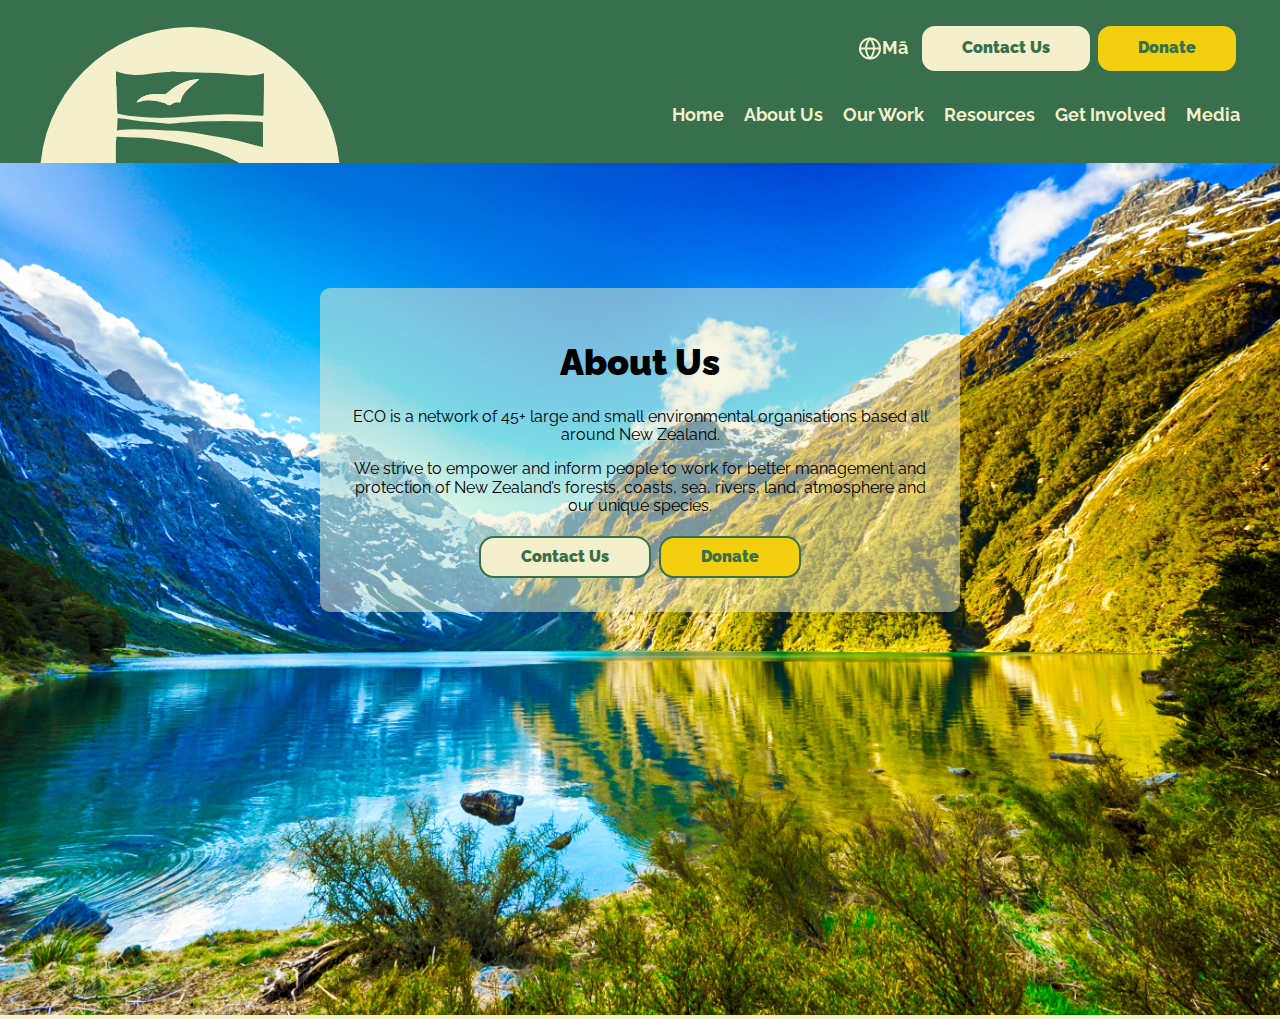
==== index.html @ 2216e885 "eco-website-1609" ====
<!DOCTYPE html>
<html lang="en">
<head>
    <meta charset="UTF-8">
    <meta http-equiv="X-UA-Compatible" content="IE=edge">
    <meta name="viewport" content="width=device-width, initial-scale=1.0">
    <title>ECO Website</title>
    <link rel="stylesheet" href="./stylesheet/reset.css">
    <link rel="stylesheet" href="./stylesheet/stylesheet.css">
    <link rel="preconnect" href="https://fonts.googleapis.com">
    <link rel="preconnect" href="https://fonts.gstatic.com" crossorigin>
    <link href="https://fonts.googleapis.com/css2?family=Cabin:ital,wght@0,400;0,500;0,600;0,700;1,400;1,500;1,600&family=Raleway:wght@600;700;800;900&display=swap" rel="stylesheet"> 
    <script src="./jquery-3.6.1.min.js"></script>
    <script>
        $(function(){
            $('#header-loader').load('header.html');
            $('#footer-loader').load('footer.html');
        });
    </script>
</head>
<body>
    <header id="header-loader"></header>
    <main>
        <div class="banner-section">
            <div class="hero-image-wrapper">
                <img src="./resources/hero-image.jpeg" alt="">
            </div>
            <div class="text-over-image">
                <h1>About Us</h1>
                <p>ECO is a network of 45+ large and small environmental organisations based all around New Zealand.</p>
                <p>We strive to empower and inform people to work for better management and protection of New Zealand’s forests, coasts, sea, rivers, land, atmosphere and our unique species.</p>
                <input class="btn" type="submit" value="Contact Us">
                <input class="btn donate-btn" type="submit" value="Donate">
            </div>
        </div>
    </main>
    <footer id="footer-loader"></footer>
    
</body>
</html>
---- stylesheet/stylesheet.css ----
body {
  background-color: rgb(243, 240, 203);
}

body h1 {
  font-family: "Raleway", sans-serif;
  font-weight: 900;
  font-size: 1em;
  color: rgb(243, 240, 203);
  font-size: 2.25em;
  color: black;
}
body h2 {
  font-family: "Raleway", sans-serif;
  font-weight: 900;
  font-size: 1em;
  color: rgb(243, 240, 203);
  font-size: 1.5em;
}
body p {
  font-family: "Raleway", sans-serif;
  font-weight: 900;
  font-size: 1em;
  color: rgb(243, 240, 203);
  color: black;
  font-weight: 400;
}

header {
  background-color: rgb(56, 111, 76);
  padding-bottom: 20px;
  padding-top: 20px;
}

.main-navigation {
  font-family: "Raleway", sans-serif;
  font-weight: 900;
  font-size: 1em;
  color: rgb(243, 240, 203);
  font-weight: 700;
  font-size: 18px;
}
.main-navigation ul {
  list-style-type: none;
}
.main-navigation a {
  color: rgb(243, 240, 203);
  text-decoration: none;
}

.secondary-nav p {
  font-family: "Raleway", sans-serif;
  font-weight: 900;
  font-size: 1em;
  color: rgb(243, 240, 203);
  font-weight: 700;
  font-size: 18px;
}

.secondary-nav {
  display: flex;
  justify-content: flex-end;
  margin: 0 40px;
  margin-bottom: 10px;
}
.secondary-nav .language {
  display: flex;
  padding-right: 10px;
}

.main-navigation {
  display: flex;
  justify-content: flex-end;
  position: relative;
}
.main-navigation .main-logo {
  position: absolute;
  left: 40px;
  top: -60px;
  max-width: 30vw;
}
.main-navigation .main-logo img {
  width: 100%;
  height: 100%;
}

.navigation-links {
  margin: 0 40px;
}
.navigation-links ul {
  display: flex;
}
.navigation-links li {
  margin-left: 20px;
}
.navigation-links a:hover {
  text-decoration: underline;
  color: rgb(242, 208, 15);
}
.navigation-links a:active {
  color: rgb(242, 208, 15);
}

.btn {
  background-color: rgb(243, 240, 203);
  font-family: "Raleway", sans-serif;
  font-weight: 900;
  font-size: 1em;
  color: rgb(243, 240, 203);
  padding: 10px 40px;
  border-radius: 15px;
  text-align: center;
  margin: 4px 2px;
  border-style: solid;
  border-color: rgb(56, 111, 76);
  color: rgb(56, 111, 76);
}

.donate-btn {
  background-color: rgb(242, 208, 15);
}

.btn:hover {
  background-color: rgb(56, 111, 76);
  color: rgb(243, 240, 203);
  cursor: pointer;
  border-color: rgb(243, 240, 203);
  border-width: 3px;
}

.hero-image-wrapper {
  max-height: 300px;
  position: relative;
}
.hero-image-wrapper img {
  height: 100%;
  width: 100%;
}

.text-over-image {
  position: absolute;
  background-color: rgba(243, 240, 203, 0.5);
  border-radius: 10px;
  top: 50%;
  left: 50%;
  text-align: center;
  height: clump(300px, 20vw, 400px);
  padding: 30px;
  transform: translate(-50%, -50%);
}/*# sourceMappingURL=stylesheet.css.map */
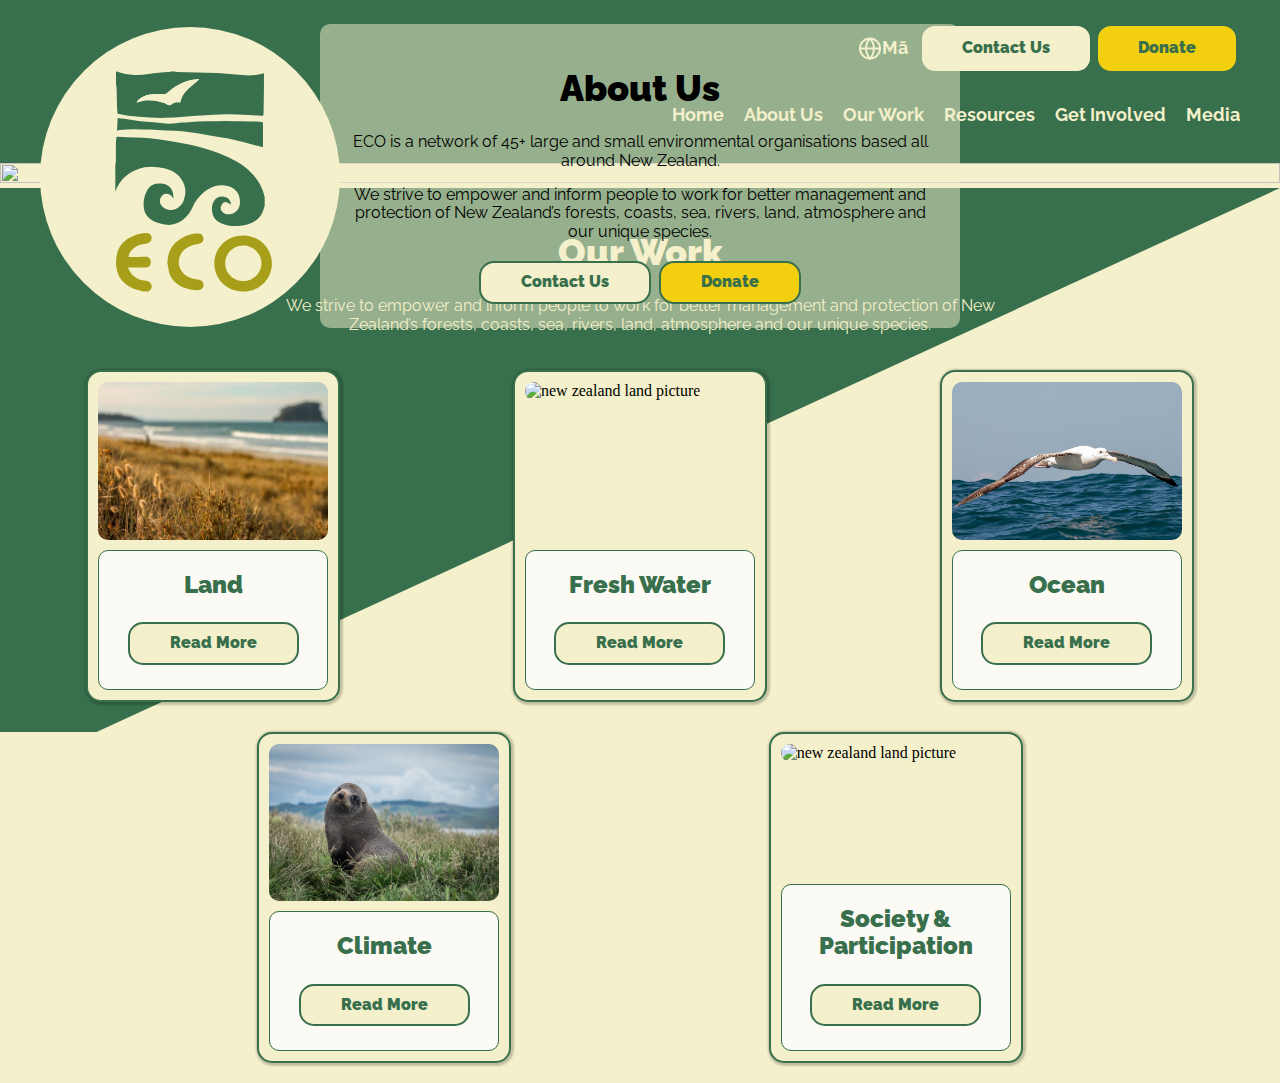
==== commit f6a74f28: "eco-website1909" ====
--- a/index.html
+++ b/index.html
@@ -11,6 +11,8 @@
     <link rel="preconnect" href="https://fonts.gstatic.com" crossorigin>
     <link href="https://fonts.googleapis.com/css2?family=Cabin:ital,wght@0,400;0,500;0,600;0,700;1,400;1,500;1,600&family=Raleway:wght@600;700;800;900&display=swap" rel="stylesheet"> 
     <script src="./jquery-3.6.1.min.js"></script>
+    <script src="https://kit.fontawesome.com/2a6941df41.js" crossorigin="anonymous"></script>
+
     <script>
         $(function(){
             $('#header-loader').load('header.html');
@@ -23,7 +25,7 @@
     <main>
         <div class="banner-section">
             <div class="hero-image-wrapper">
-                <img src="./resources/hero-image.jpeg" alt="">
+                <img src="./resources/hero-image2.jpeg" alt="">
             </div>
             <div class="text-over-image">
                 <h1>About Us</h1>
@@ -33,6 +35,84 @@
                 <input class="btn donate-btn" type="submit" value="Donate">
             </div>
         </div>
+
+        <div class="our-work">
+            <div class="our-work-text">
+                <h1>Our Work</h1>
+                <p>We strive to empower and inform people to work for better management and protection of New Zealand’s forests, coasts, sea, rivers, land, atmosphere and our unique species.</p>
+            </div>
+        
+
+            <div class="flex-container">
+                <div class="card">
+                    <div class="card-image-wrapper">
+                        <img src="/resources/land.jpeg" alt="new zealand land picture">
+                    </div>
+                    <div class="card-title">
+                        <h2>Land</h2>
+                        <div class="read-more">
+                            <i class="fa-solid fa-angles-right"></i>
+                            <input class="btn" type="submit" value="Read More">
+                        </div>
+                    </div>
+                </div>
+
+                <div class="card">
+                    <div class="card-image-wrapper">
+                        <img src="/resources/fresh-water.jpeg" alt="new zealand land picture">
+                    </div>
+                    <div class="card-title">
+                        <h2>Fresh Water</h2>
+                        <div class="read-more">
+                            <i class="fa-solid fa-angles-right"></i>
+                            <input class="btn" type="submit" value="Read More">
+                        </div>
+                    </div>
+                </div>
+
+                <div class="card">
+                    <div class="card-image-wrapper">
+                        <img src="/resources/ocean.jpeg" alt="new zealand land picture">
+                    </div>
+                    <div class="card-title">
+                        <h2>Ocean</h2>
+                        <div class="read-more">
+                            <i class="fa-solid fa-angles-right"></i>
+                            <input class="btn" type="submit" value="Read More">
+                        </div>
+                    </div>
+                </div>
+            </div>
+
+            <div class="flex-container2">
+                <div class="card">
+                    <div class="card-image-wrapper">
+                        <img src="/resources/climate.jpeg" alt="new zealand land picture">
+                    </div>
+                    <div class="card-title">
+                        <h2>Climate</h2>
+                        <div class="read-more">
+                            <i class="fa-solid fa-angles-right"></i>
+                            <input class="btn" type="submit" value="Read More">
+                        </div>
+                    </div>
+                </div>
+
+                <div class="card">
+                    <div class="card-image-wrapper">
+                        <img src="/resources/participation.jpeg" alt="new zealand land picture">
+                    </div>
+                    <div class="card-title">
+                        <h2>Society & Participation</h2>
+                        <div class="read-more">
+                            <i class="fa-solid fa-angles-right"></i>
+                            <input class="btn" type="submit" value="Read More">
+                        </div>
+                    </div>
+                </div>
+
+            </div>
+        </div>
     </main>
     <footer id="footer-loader"></footer>
     
--- a/stylesheet/stylesheet.css
+++ b/stylesheet/stylesheet.css
@@ -30,6 +30,7 @@
   background-color: rgb(56, 111, 76);
   padding-bottom: 20px;
   padding-top: 20px;
+  z-index: 1;
 }
 
 .main-navigation {
@@ -78,6 +79,7 @@
   left: 40px;
   top: -60px;
   max-width: 30vw;
+  z-index: 10;
 }
 .main-navigation .main-logo img {
   width: 100%;
@@ -128,9 +130,14 @@
   border-width: 3px;
 }
 
+.banner-section {
+  position: relative;
+}
+
 .hero-image-wrapper {
-  max-height: 300px;
-  position: relative;
+  max-height: 800px;
+  position: relative;
+  z-index: -1;
 }
 .hero-image-wrapper img {
   height: 100%;
@@ -144,7 +151,83 @@
   top: 50%;
   left: 50%;
   text-align: center;
-  height: clump(300px, 20vw, 400px);
-  padding: 30px;
+  padding: 20px;
   transform: translate(-50%, -50%);
+}
+
+.our-work {
+  background-color: rgb(56, 111, 76);
+  background-image: url("/resources/background-uneven.svg");
+  background-size: 100%;
+  background-repeat: no-repeat;
+  padding-bottom: 20px;
+}
+.our-work .our-work-text {
+  padding: 20px;
+}
+.our-work .our-work-text h1 {
+  color: rgb(243, 240, 203);
+  text-align: center;
+}
+.our-work .our-work-text p {
+  color: rgb(243, 240, 203);
+  max-width: 60%;
+  text-align: center;
+  margin-left: auto;
+  margin-right: auto;
+}
+
+.flex-container {
+  display: flex;
+  justify-content: space-around;
+}
+
+.flex-container2 {
+  display: flex;
+  justify-content: space-evenly;
+  margin-top: 30px;
+  background-color: rgb(243, 240, 203);
+}
+
+.card {
+  background-color: rgb(243, 240, 203);
+  border: 2px solid rgb(56, 111, 76);
+  width: 250px;
+  display: flex;
+  flex-direction: column;
+  border-radius: 15px;
+  overflow: hidden;
+  box-shadow: 1px 1px 2px 2px rgba(0, 0, 0, 0.2);
+}
+.card .card-image-wrapper {
+  flex: 1;
+  max-height: 200px;
+  margin-top: 10px;
+  margin-left: 10px;
+  margin-right: 10px;
+}
+.card .card-image-wrapper img {
+  width: 100%;
+  height: 100%;
+  -o-object-fit: cover;
+     object-fit: cover;
+  border-radius: 10px;
+}
+.card h2 {
+  color: rgb(56, 111, 76);
+}
+.card .card-title {
+  text-align: center;
+  margin: 10px;
+  background-color: rgb(251, 250, 244);
+  border: 1px solid rgb(56, 111, 76);
+  border-radius: 10px;
+}
+.card .read-more {
+  margin: 20px;
+  position: relative;
+}
+.card .read-more i {
+  position: absolute;
+  color: rgb(56, 111, 76);
 }/*# sourceMappingURL=stylesheet.css.map */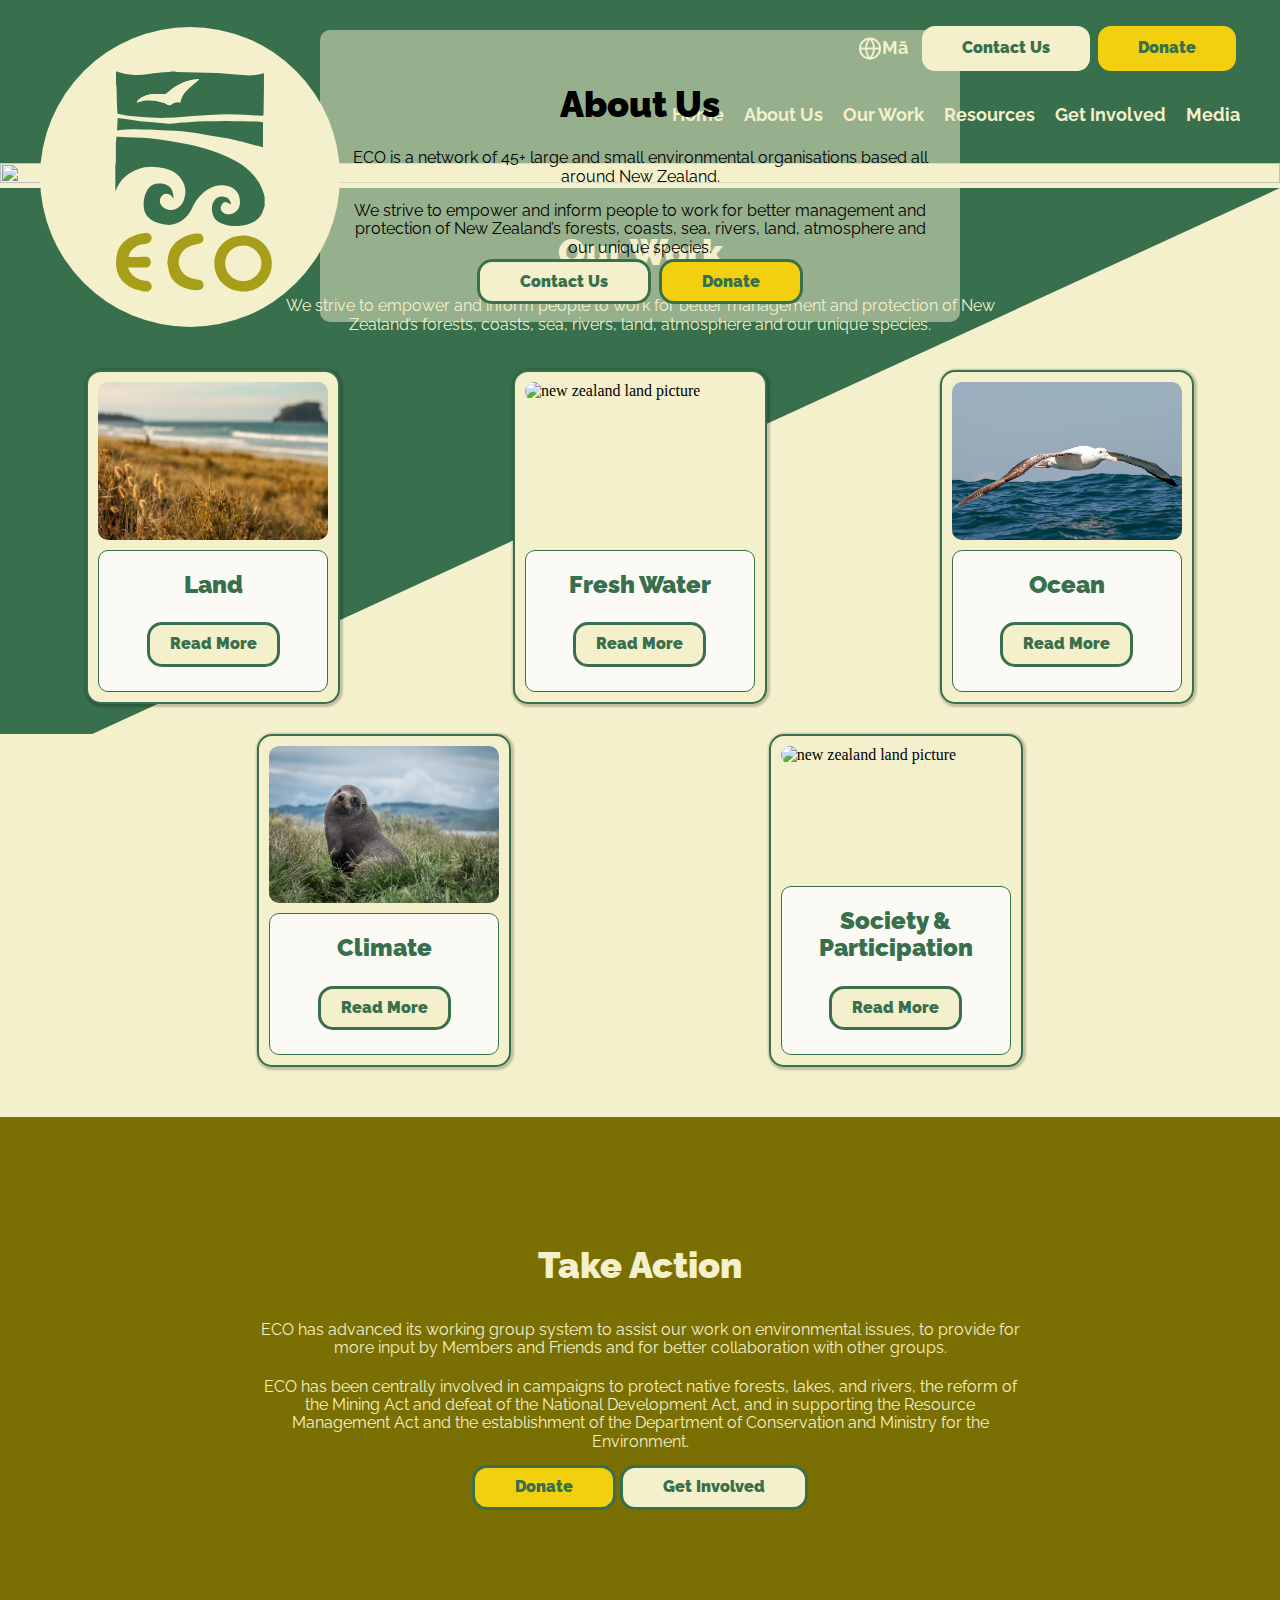
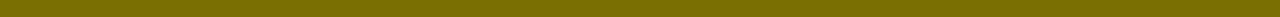
==== commit 94b29833: "eco-website2009" ====
--- a/index.html
+++ b/index.html
@@ -6,17 +6,17 @@
     <meta name="viewport" content="width=device-width, initial-scale=1.0">
     <title>ECO Website</title>
     <link rel="stylesheet" href="./stylesheet/reset.css">
-    <link rel="stylesheet" href="./stylesheet/stylesheet.css">
+    <link rel="stylesheet" href="./stylesheet/stylesheet-core.css">
     <link rel="preconnect" href="https://fonts.googleapis.com">
     <link rel="preconnect" href="https://fonts.gstatic.com" crossorigin>
     <link href="https://fonts.googleapis.com/css2?family=Cabin:ital,wght@0,400;0,500;0,600;0,700;1,400;1,500;1,600&family=Raleway:wght@600;700;800;900&display=swap" rel="stylesheet"> 
     <script src="./jquery-3.6.1.min.js"></script>
-    <script src="https://kit.fontawesome.com/2a6941df41.js" crossorigin="anonymous"></script>
-
+    <script src="https://kit.fontawesome.com/2a6941df41.js" crossorigin="anonymous"></script> 
     <script>
         $(function(){
             $('#header-loader').load('header.html');
             $('#footer-loader').load('footer.html');
+            $('#carousel-loader').load('carousel.html');
         });
     </script>
 </head>
@@ -31,8 +31,8 @@
                 <h1>About Us</h1>
                 <p>ECO is a network of 45+ large and small environmental organisations based all around New Zealand.</p>
                 <p>We strive to empower and inform people to work for better management and protection of New Zealand’s forests, coasts, sea, rivers, land, atmosphere and our unique species.</p>
-                <input class="btn" type="submit" value="Contact Us">
-                <input class="btn donate-btn" type="submit" value="Donate">
+                <span class="button-web">Contact Us</span>  
+                <span class="button-web donate-btn">Donate</span>  
             </div>
         </div>
 
@@ -51,8 +51,7 @@
                     <div class="card-title">
                         <h2>Land</h2>
                         <div class="read-more">
-                            <i class="fa-solid fa-angles-right"></i>
-                            <input class="btn" type="submit" value="Read More">
+                            <span class="button-web">Read More<i class="fa-solid fa-angles-right"></i></span>  
                         </div>
                     </div>
                 </div>
@@ -64,8 +63,7 @@
                     <div class="card-title">
                         <h2>Fresh Water</h2>
                         <div class="read-more">
-                            <i class="fa-solid fa-angles-right"></i>
-                            <input class="btn" type="submit" value="Read More">
+                            <span class="button-web">Read More<i class="fa-solid fa-angles-right"></i></span>  
                         </div>
                     </div>
                 </div>
@@ -77,8 +75,7 @@
                     <div class="card-title">
                         <h2>Ocean</h2>
                         <div class="read-more">
-                            <i class="fa-solid fa-angles-right"></i>
-                            <input class="btn" type="submit" value="Read More">
+                            <span class="button-web">Read More<i class="fa-solid fa-angles-right"></i></span>  
                         </div>
                     </div>
                 </div>
@@ -92,8 +89,7 @@
                     <div class="card-title">
                         <h2>Climate</h2>
                         <div class="read-more">
-                            <i class="fa-solid fa-angles-right"></i>
-                            <input class="btn" type="submit" value="Read More">
+                            <span class="button-web">Read More<i class="fa-solid fa-angles-right"></i></span>  
                         </div>
                     </div>
                 </div>
@@ -105,13 +101,27 @@
                     <div class="card-title">
                         <h2>Society & Participation</h2>
                         <div class="read-more">
-                            <i class="fa-solid fa-angles-right"></i>
-                            <input class="btn" type="submit" value="Read More">
+                            <span class="button-web">Read More<i class="fa-solid fa-angles-right"></i></span>   
                         </div>
                     </div>
                 </div>
+            </div>
+        </div>
 
+        <div class="take-action">
+            <h1>Take Action</h1>
+            <p>ECO has advanced its working group system to assist our work on environmental issues, to provide for more input by Members and Friends and for better collaboration with other groups.</p>
+            <p>ECO has been centrally involved in campaigns to protect native forests, lakes, and rivers, the reform of the Mining Act and defeat of the National Development Act, and in supporting the Resource Management Act and the establishment of the Department of Conservation and Ministry for the Environment.</p>
+            <div class="center-buttons">
+                <span class="button-web donate-btn">Donate</span>  
+                <span class="button-web">Get Involved</span>  
             </div>
+        </div>
+
+        <!-- <div id="carousel-loader"> -->
+
+        
+
         </div>
     </main>
     <footer id="footer-loader"></footer>
--- a/stylesheet/stylesheet-core.css
+++ b/stylesheet/stylesheet-core.css
@@ -0,0 +1,255 @@
+body {
+  background-color: rgb(243, 240, 203);
+}
+
+body h1 {
+  font-family: "Raleway", sans-serif;
+  font-weight: 900;
+  font-size: 1em;
+  color: rgb(243, 240, 203);
+  font-size: 2.25em;
+  color: black;
+}
+body h2 {
+  font-family: "Raleway", sans-serif;
+  font-weight: 900;
+  font-size: 1em;
+  color: rgb(243, 240, 203);
+  font-size: 1.5em;
+}
+body p {
+  font-family: "Raleway", sans-serif;
+  font-weight: 900;
+  font-size: 1em;
+  color: rgb(243, 240, 203);
+  color: black;
+  font-weight: 400;
+}
+
+header {
+  background-color: rgb(56, 111, 76);
+  padding-bottom: 20px;
+  padding-top: 20px;
+  z-index: 1;
+}
+
+.main-navigation {
+  font-family: "Raleway", sans-serif;
+  font-weight: 900;
+  font-size: 1em;
+  color: rgb(243, 240, 203);
+  font-weight: 700;
+  font-size: 18px;
+}
+.main-navigation ul {
+  list-style-type: none;
+}
+.main-navigation a {
+  color: rgb(243, 240, 203);
+  text-decoration: none;
+}
+
+.secondary-nav p {
+  font-family: "Raleway", sans-serif;
+  font-weight: 900;
+  font-size: 1em;
+  color: rgb(243, 240, 203);
+  font-weight: 700;
+  font-size: 18px;
+}
+
+.secondary-nav {
+  display: flex;
+  justify-content: flex-end;
+  margin: 0 40px;
+  margin-bottom: 10px;
+}
+.secondary-nav .language {
+  display: flex;
+  padding-right: 10px;
+}
+
+.main-navigation {
+  display: flex;
+  justify-content: flex-end;
+  position: relative;
+}
+.main-navigation .main-logo {
+  position: absolute;
+  left: 40px;
+  top: -60px;
+  max-width: 30vw;
+  z-index: 10;
+}
+.main-navigation .main-logo img {
+  width: 100%;
+  height: 100%;
+}
+
+.navigation-links {
+  margin: 0 40px;
+}
+.navigation-links ul {
+  display: flex;
+}
+.navigation-links li {
+  margin-left: 20px;
+}
+.navigation-links a:hover {
+  text-decoration: underline;
+  color: rgb(242, 208, 15);
+}
+.navigation-links a:active {
+  color: rgb(242, 208, 15);
+}
+
+.button-web {
+  background-color: rgb(243, 240, 203);
+  font-family: "Raleway", sans-serif;
+  font-weight: 900;
+  font-size: 1em;
+  color: rgb(243, 240, 203);
+  padding: 10px 40px;
+  border-radius: 15px;
+  text-align: center;
+  margin: 4px 2px;
+  border-style: solid;
+  border-color: rgb(56, 111, 76);
+  color: rgb(56, 111, 76);
+}
+
+.donate-btn {
+  background-color: rgb(242, 208, 15);
+}
+
+.button-web:hover {
+  background-color: rgb(56, 111, 76);
+  color: rgb(243, 240, 203);
+  cursor: pointer;
+  border-color: rgb(243, 240, 203);
+  border-width: 3px;
+}
+
+.banner-section {
+  position: relative;
+}
+
+.hero-image-wrapper {
+  max-height: 800px;
+  position: relative;
+  z-index: -1;
+}
+.hero-image-wrapper img {
+  height: 100%;
+  width: 100%;
+}
+
+.text-over-image {
+  position: absolute;
+  background-color: rgba(243, 240, 203, 0.5);
+  border-radius: 10px;
+  top: 50%;
+  left: 50%;
+  text-align: center;
+  padding: 30px;
+  transform: translate(-50%, -50%);
+}
+
+.our-work {
+  background-color: rgb(56, 111, 76);
+  background-image: url("/resources/background-uneven.svg");
+  background-size: 100%;
+  background-repeat: no-repeat;
+  padding-bottom: 20px;
+}
+.our-work .our-work-text {
+  padding: 20px;
+}
+.our-work .our-work-text h1 {
+  color: rgb(243, 240, 203);
+  text-align: center;
+}
+.our-work .our-work-text p {
+  color: rgb(243, 240, 203);
+  max-width: 60%;
+  text-align: center;
+  margin-left: auto;
+  margin-right: auto;
+}
+
+.flex-container {
+  display: flex;
+  justify-content: space-around;
+}
+
+.flex-container2 {
+  display: flex;
+  justify-content: space-evenly;
+  margin-top: 30px;
+  margin-bottom: 30px;
+  background-color: rgb(243, 240, 203);
+}
+
+.card {
+  background-color: rgb(243, 240, 203);
+  border: 2px solid rgb(56, 111, 76);
+  width: 250px;
+  display: flex;
+  flex-direction: column;
+  border-radius: 15px;
+  overflow: hidden;
+  box-shadow: 1px 1px 2px 2px rgba(0, 0, 0, 0.2);
+}
+.card .card-image-wrapper {
+  flex: 1;
+  max-height: 200px;
+  margin-top: 10px;
+  margin-left: 10px;
+  margin-right: 10px;
+}
+.card .card-image-wrapper img {
+  width: 100%;
+  height: 100%;
+  -o-object-fit: cover;
+     object-fit: cover;
+  border-radius: 10px;
+}
+.card h2 {
+  color: rgb(56, 111, 76);
+}
+.card .card-title {
+  text-align: center;
+  margin: 10px;
+  background-color: rgb(251, 250, 244);
+  border: 1px solid rgb(56, 111, 76);
+  border-radius: 10px;
+}
+.card .read-more {
+  display: flex;
+  margin: 20px;
+  align-items: center;
+  justify-content: center;
+}
+.card .read-more span {
+  padding: 10px 20px;
+}
+
+.take-action {
+  display: flex;
+  flex-direction: column;
+  justify-content: center;
+  background-color: rgb(122, 111, 2);
+  min-height: 500px;
+}
+.take-action h1, .take-action p {
+  color: rgb(243, 240, 203);
+  text-align: center;
+}
+.take-action p {
+  max-width: 60%;
+  margin: 10px auto;
+}
+.take-action .center-buttons {
+  display: flex;
+  justify-content: center;
+}/*# sourceMappingURL=stylesheet-core.css.map */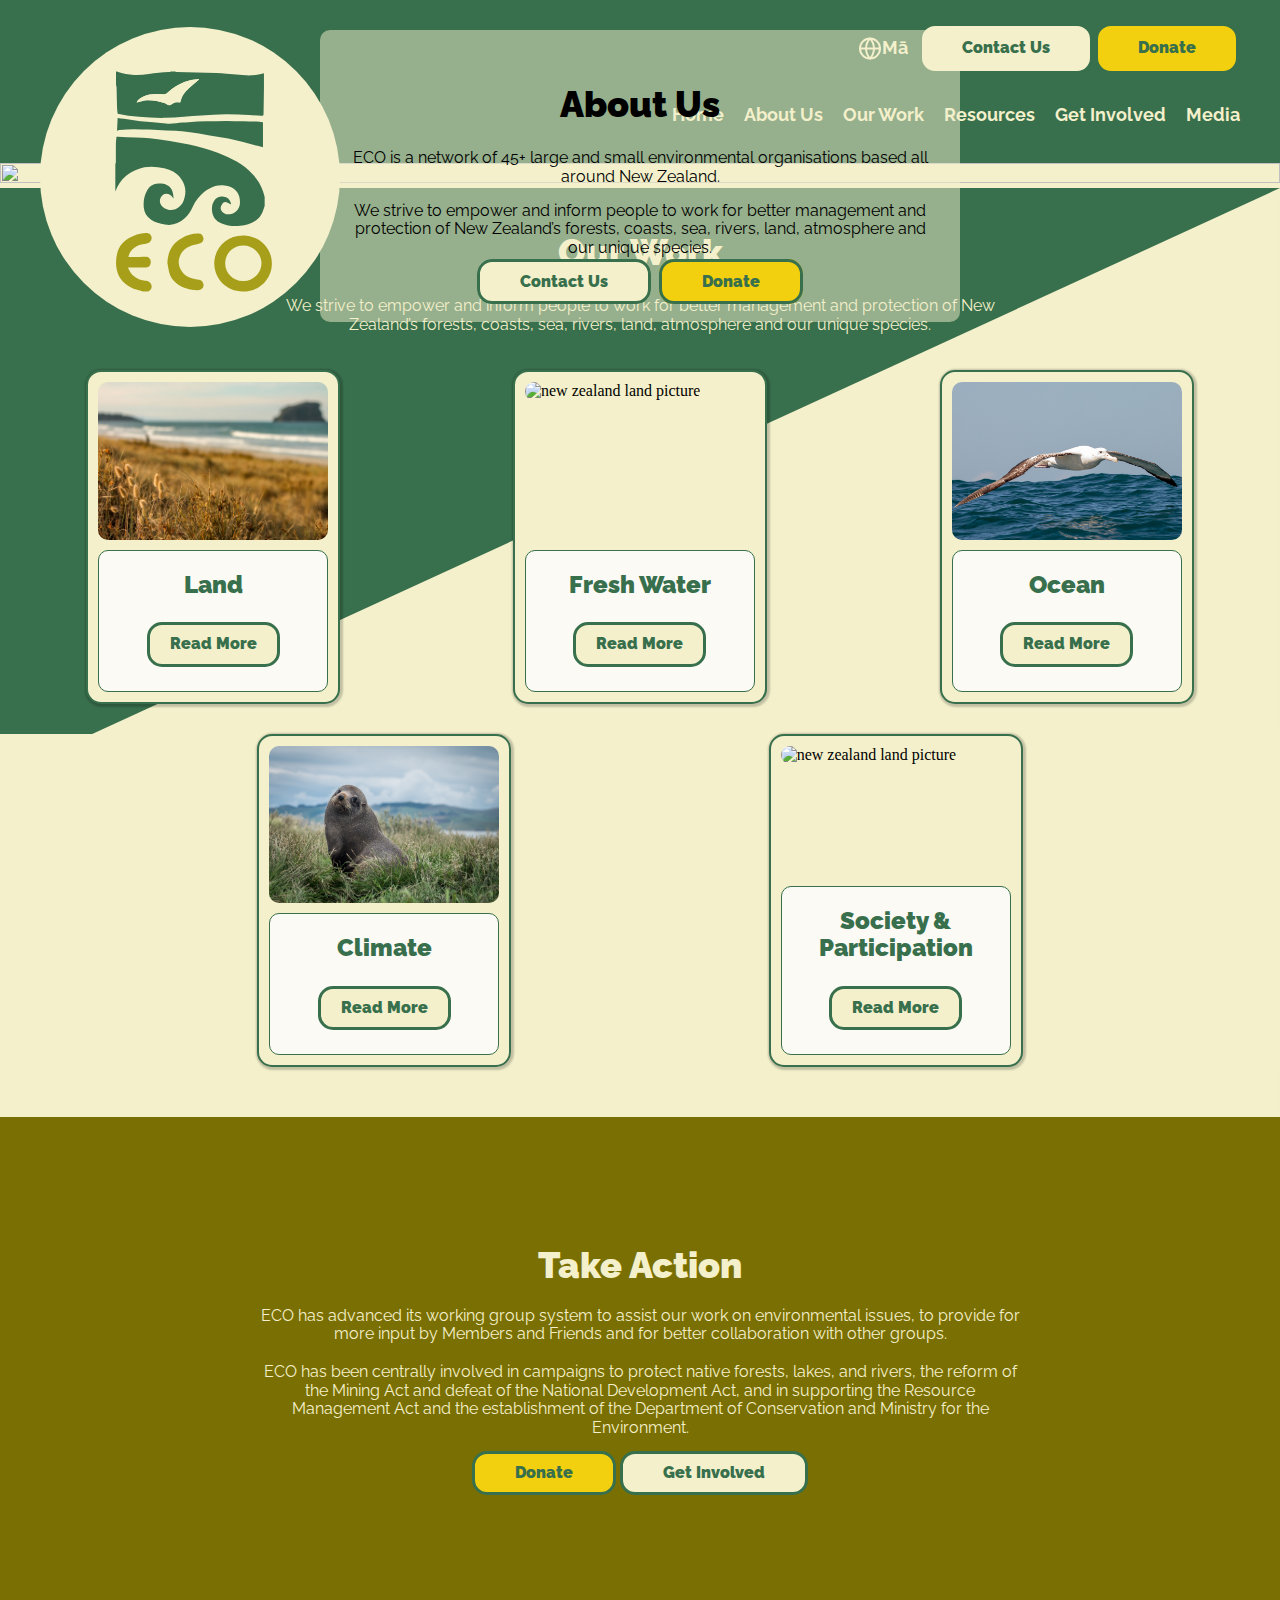
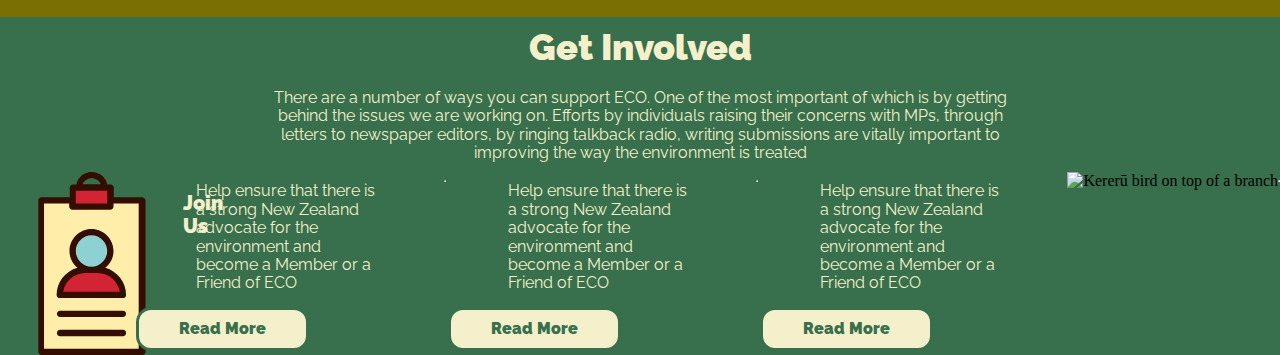
==== commit 95d42f90: "eco-website2009v.2" ====
--- a/index.html
+++ b/index.html
@@ -119,10 +119,37 @@
         </div>
 
         <!-- <div id="carousel-loader"> -->
-
         
-
+        <div class="get-involved-wrapper">
+            <h1>Get Involved</h1>
+            <p>There are a number of ways you can support ECO. One of the most important of which is by getting behind the issues we are working on. Efforts by individuals raising their concerns with MPs, through letters to newspaper editors, by ringing talkback radio, writing submissions are vitally important to improving the way the environment is treated</p>
+            <div class="get-involved-options">
+                <div class="icon-wrapper">
+                    <img src="/resources/join-us.svg" alt="join-us-icon">
+                    <h3>Join Us</h3>
+                </div>
+                <div class="get-involved-flex">
+                    <p>Help ensure that there is a strong New Zealand advocate for the environment and become a Member or a Friend of ECO</p>
+                    <span class="button-web">Read More<i class="fa-solid fa-angles-right"></i></span> 
+                </div>
+                <hr>
+                <div class="get-involved-flex">
+                    <p>Help ensure that there is a strong New Zealand advocate for the environment and become a Member or a Friend of ECO</p>
+                    <span class="button-web">Read More<i class="fa-solid fa-angles-right"></i></span> 
+                </div>
+                <hr>
+                <div class="get-involved-flex">
+                    <p>Help ensure that there is a strong New Zealand advocate for the environment and become a Member or a Friend of ECO</p>
+                    <span class="button-web">Read More<i class="fa-solid fa-angles-right"></i></span> 
+                </div>
+                <div class="image-wrapper">
+                    <img src="/resources/get-involved-picture.jpeg" alt="Kererū bird on top of a branch">
+                </div>
+                <hr>
+                
+            </div>
         </div>
+      
     </main>
     <footer id="footer-loader"></footer>
     
--- a/stylesheet/stylesheet-core.css
+++ b/stylesheet/stylesheet-core.css
@@ -16,6 +16,13 @@
   font-size: 1em;
   color: rgb(243, 240, 203);
   font-size: 1.5em;
+}
+body h3 {
+  font-family: "Raleway", sans-serif;
+  font-weight: 900;
+  font-size: 1em;
+  color: rgb(243, 240, 203);
+  font-size: 1.25em;
 }
 body p {
   font-family: "Raleway", sans-serif;
@@ -244,12 +251,51 @@
 .take-action h1, .take-action p {
   color: rgb(243, 240, 203);
   text-align: center;
-}
-.take-action p {
   max-width: 60%;
   margin: 10px auto;
 }
 .take-action .center-buttons {
   display: flex;
   justify-content: center;
+}
+
+.get-involved-wrapper {
+  background-color: rgb(56, 111, 76);
+  display: flex;
+  flex-direction: column;
+  justify-content: center;
+}
+.get-involved-wrapper h1, .get-involved-wrapper p {
+  color: rgb(243, 240, 203);
+  text-align: center;
+  max-width: 60%;
+  margin: 10px auto;
+}
+.get-involved-wrapper .icon-wrapper {
+  display: flex;
+}
+.get-involved-wrapper .get-involved-options {
+  display: flex;
+}
+.get-involved-wrapper .get-involved-options .get-involved-flex {
+  display: flex;
+  flex-direction: column;
+  flex: 1;
+}
+.get-involved-wrapper .get-involved-options .get-involved-flex p {
+  text-align: left;
+}
+.get-involved-wrapper .get-involved-options .get-involved-flex .button-web {
+  max-width: -webkit-fit-content;
+  max-width: -moz-fit-content;
+  max-width: fit-content;
+}
+.get-involved-wrapper .get-involved-options .get-involved-flex .image-wrapper {
+  max-height: 400px;
+}
+.get-involved-wrapper .get-involved-options .get-involved-flex .image-wrapper img {
+  height: 100%;
+  width: 100%;
+  -o-object-fit: cover;
+     object-fit: cover;
 }/*# sourceMappingURL=stylesheet-core.css.map */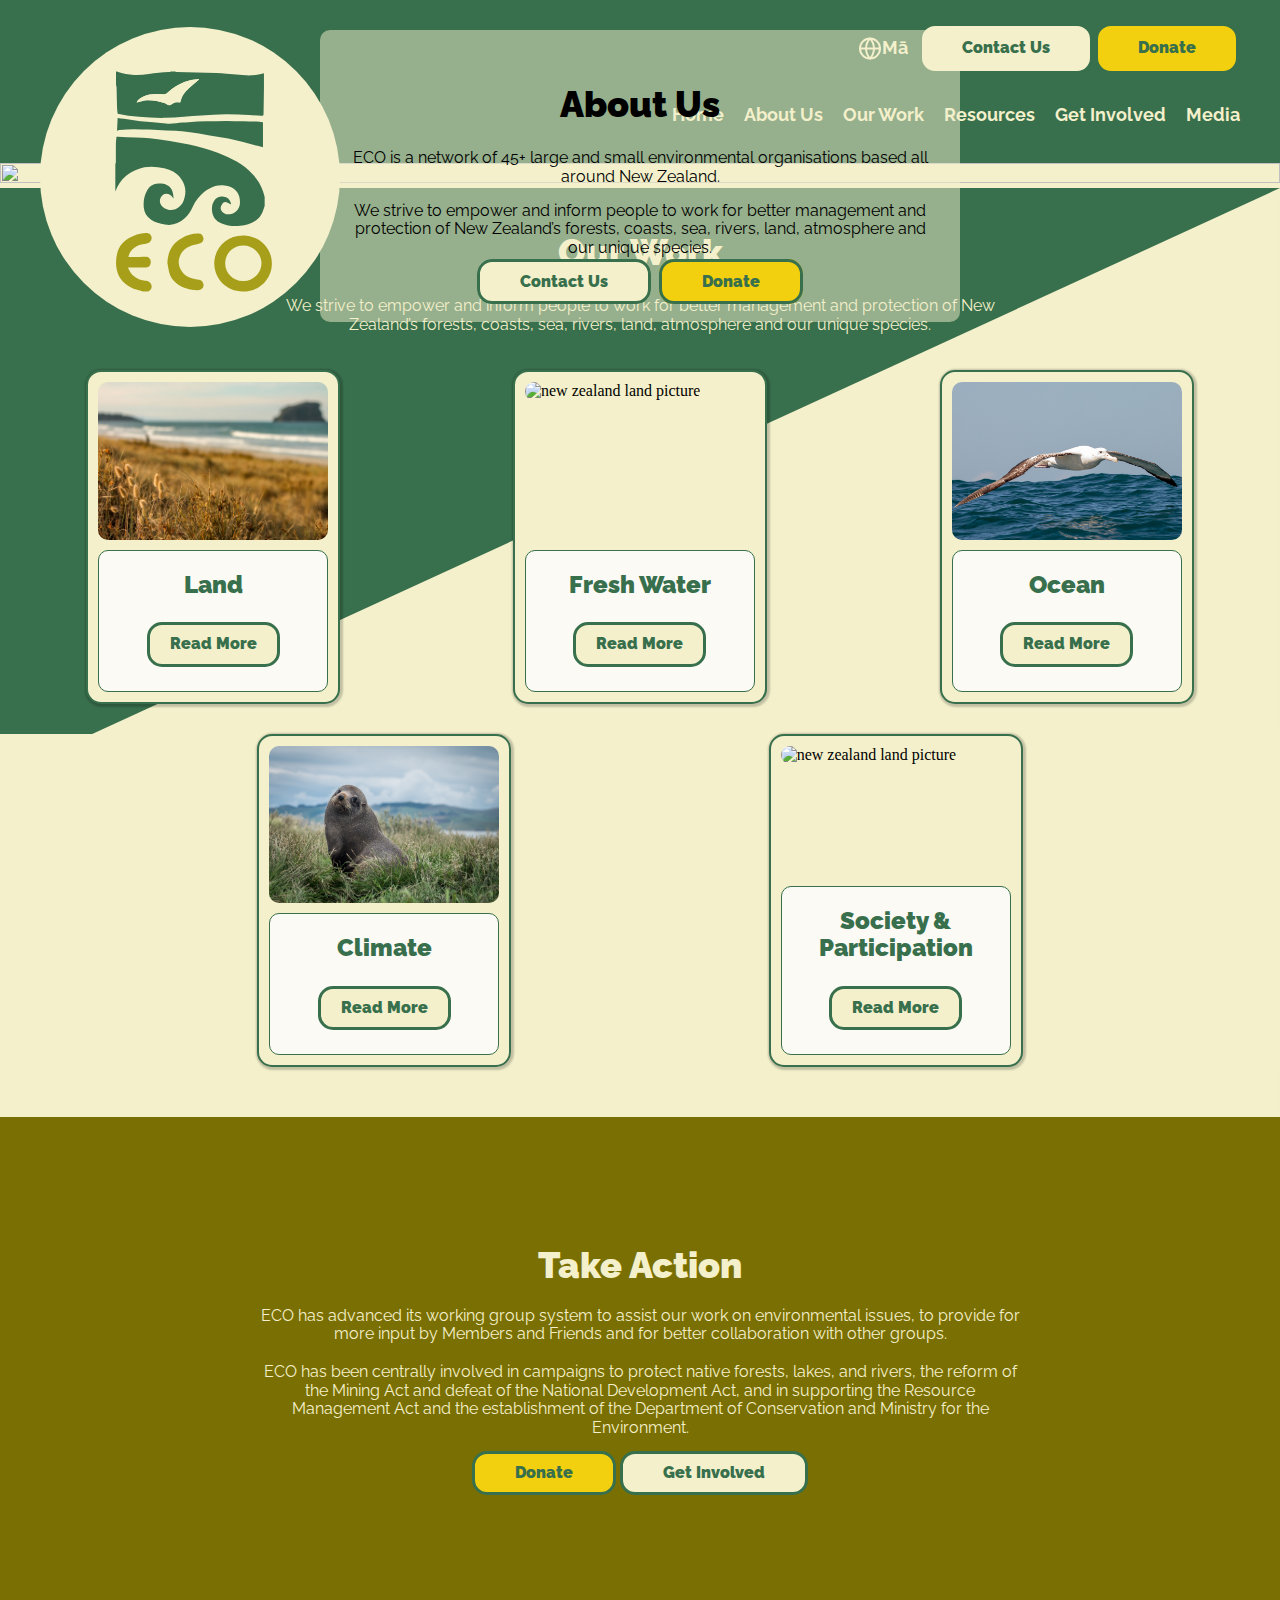
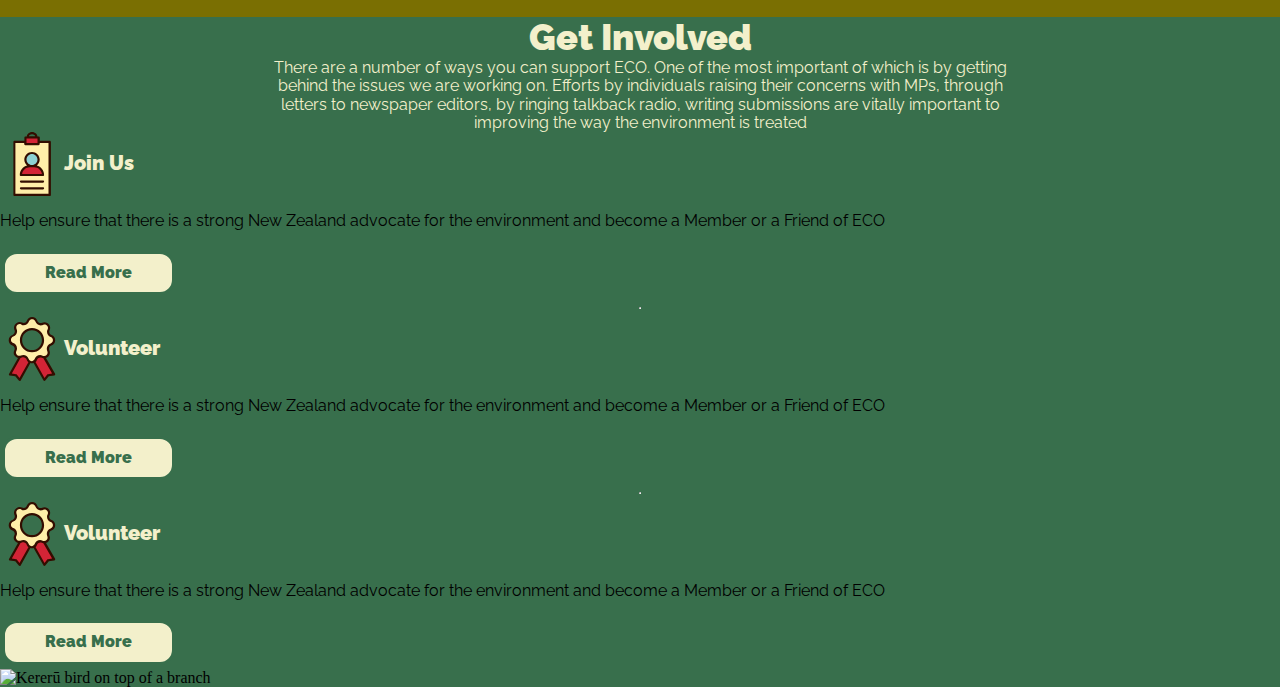
==== commit 6a5d6709: "eco-website2109" ====
--- a/index.html
+++ b/index.html
@@ -22,7 +22,7 @@
 </head>
 <body>
     <header id="header-loader"></header>
-    <main>
+    <div>
         <div class="banner-section">
             <div class="hero-image-wrapper">
                 <img src="./resources/hero-image2.jpeg" alt="">
@@ -119,37 +119,56 @@
         </div>
 
         <!-- <div id="carousel-loader"> -->
-        
-        <div class="get-involved-wrapper">
-            <h1>Get Involved</h1>
-            <p>There are a number of ways you can support ECO. One of the most important of which is by getting behind the issues we are working on. Efforts by individuals raising their concerns with MPs, through letters to newspaper editors, by ringing talkback radio, writing submissions are vitally important to improving the way the environment is treated</p>
-            <div class="get-involved-options">
-                <div class="icon-wrapper">
-                    <img src="/resources/join-us.svg" alt="join-us-icon">
-                    <h3>Join Us</h3>
+        <div class="get-involved">
+            <div class="get-involved-text">
+                <h1>Get Involved</h1>
+                <p>There are a number of ways you can support ECO. One of the most important of which is by getting behind the issues we are working on. Efforts by individuals raising their concerns with MPs, through letters to newspaper editors, by ringing talkback radio, writing submissions are vitally important to improving the way the environment is treated</p>
+            </div>
+            <div class="get-involved-wrapper">
+                <div class="get-involved-options">
+                    <div>
+                        <div class="icon-wrapper">
+                            <img src="/resources/join-us.svg" alt="join-us-icon">
+                            <h3>Join Us</h3>
+                        </div>
+                        <div class="get-involved-flex">
+                            <p>Help ensure that there is a strong New Zealand advocate for the environment and become a Member or a Friend of ECO</p>
+                            <span class="button-web">Read More<i class="fa-solid fa-angles-right"></i></span> 
+                        </div>
+                    </div>
+                    
+                    <hr>
+
+                    <div>
+                        <div class="icon-wrapper">
+                            <img src="/resources/volunteer.svg" alt="join-us-icon">
+                            <h3>Volunteer</h3>
+                        </div>
+                        <div class="get-involved-flex">
+                            <p>Help ensure that there is a strong New Zealand advocate for the environment and become a Member or a Friend of ECO</p>
+                            <span class="button-web">Read More<i class="fa-solid fa-angles-right"></i></span> 
+                        </div>
+                    </div>
+                    
+                    <hr>
+
+                    <div>
+                        <div class="icon-wrapper">
+                            <img src="/resources/volunteer.svg" alt="join-us-icon">
+                            <h3>Volunteer</h3>
+                        </div>
+                        <div class="get-involved-flex">
+                            <p>Help ensure that there is a strong New Zealand advocate for the environment and become a Member or a Friend of ECO</p>
+                            <span class="button-web">Read More<i class="fa-solid fa-angles-right"></i></span> 
+                        </div>
+                    </div>
                 </div>
-                <div class="get-involved-flex">
-                    <p>Help ensure that there is a strong New Zealand advocate for the environment and become a Member or a Friend of ECO</p>
-                    <span class="button-web">Read More<i class="fa-solid fa-angles-right"></i></span> 
-                </div>
-                <hr>
-                <div class="get-involved-flex">
-                    <p>Help ensure that there is a strong New Zealand advocate for the environment and become a Member or a Friend of ECO</p>
-                    <span class="button-web">Read More<i class="fa-solid fa-angles-right"></i></span> 
-                </div>
-                <hr>
-                <div class="get-involved-flex">
-                    <p>Help ensure that there is a strong New Zealand advocate for the environment and become a Member or a Friend of ECO</p>
-                    <span class="button-web">Read More<i class="fa-solid fa-angles-right"></i></span> 
-                </div>
+
                 <div class="image-wrapper">
                     <img src="/resources/get-involved-picture.jpeg" alt="Kererū bird on top of a branch">
                 </div>
-                <hr>
-                
             </div>
         </div>
-      
     </main>
     <footer id="footer-loader"></footer>
     
--- a/stylesheet/stylesheet-core.css
+++ b/stylesheet/stylesheet-core.css
@@ -259,23 +259,26 @@
   justify-content: center;
 }
 
+.get-involved {
+  background-color: rgb(56, 111, 76);
+}
+
+.get-involved-text h1, .get-involved-text p {
+  color: rgb(243, 240, 203);
+  text-align: center;
+  max-width: 60%;
+  margin: 0 auto;
+}
+
 .get-involved-wrapper {
-  background-color: rgb(56, 111, 76);
+  justify-content: center;
+}
+.get-involved-wrapper .icon-wrapper {
+  display: flex;
+}
+.get-involved-wrapper .get-involved-options {
   display: flex;
   flex-direction: column;
-  justify-content: center;
-}
-.get-involved-wrapper h1, .get-involved-wrapper p {
-  color: rgb(243, 240, 203);
-  text-align: center;
-  max-width: 60%;
-  margin: 10px auto;
-}
-.get-involved-wrapper .icon-wrapper {
-  display: flex;
-}
-.get-involved-wrapper .get-involved-options {
-  display: flex;
 }
 .get-involved-wrapper .get-involved-options .get-involved-flex {
   display: flex;
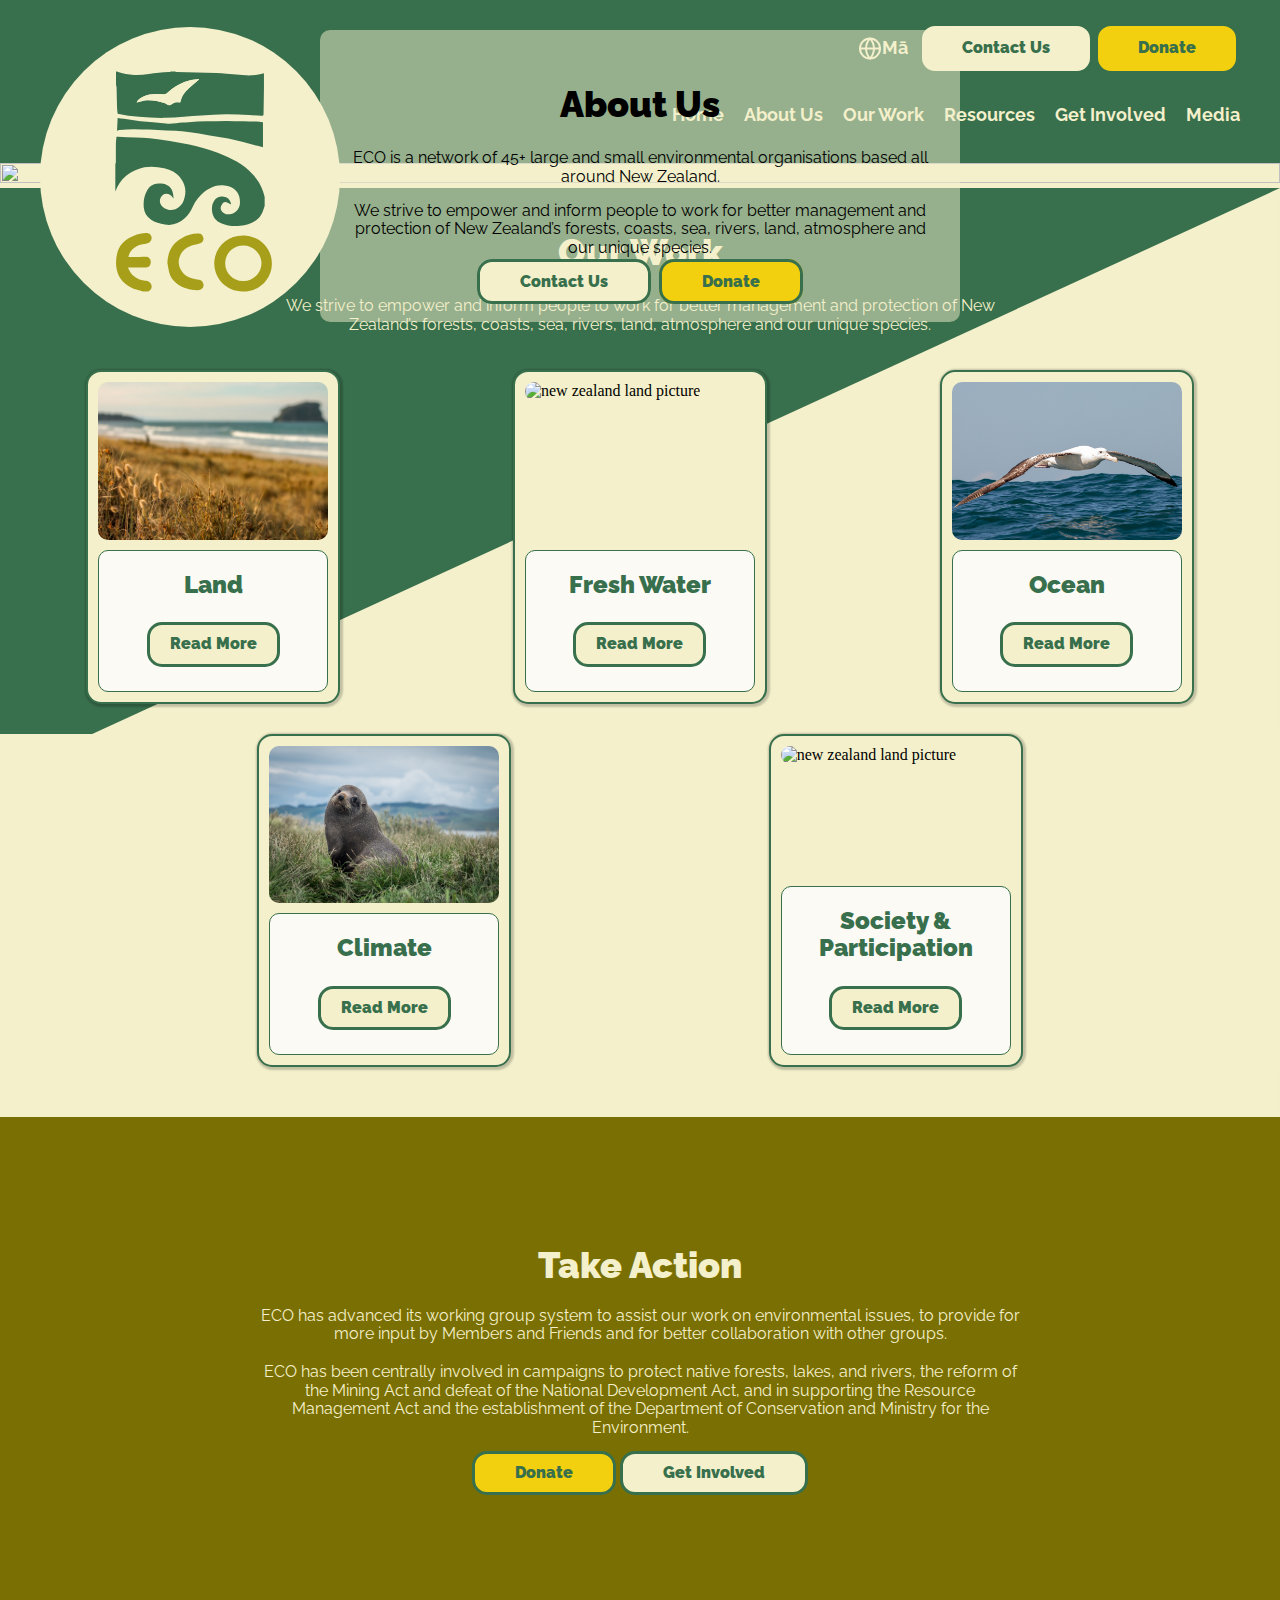
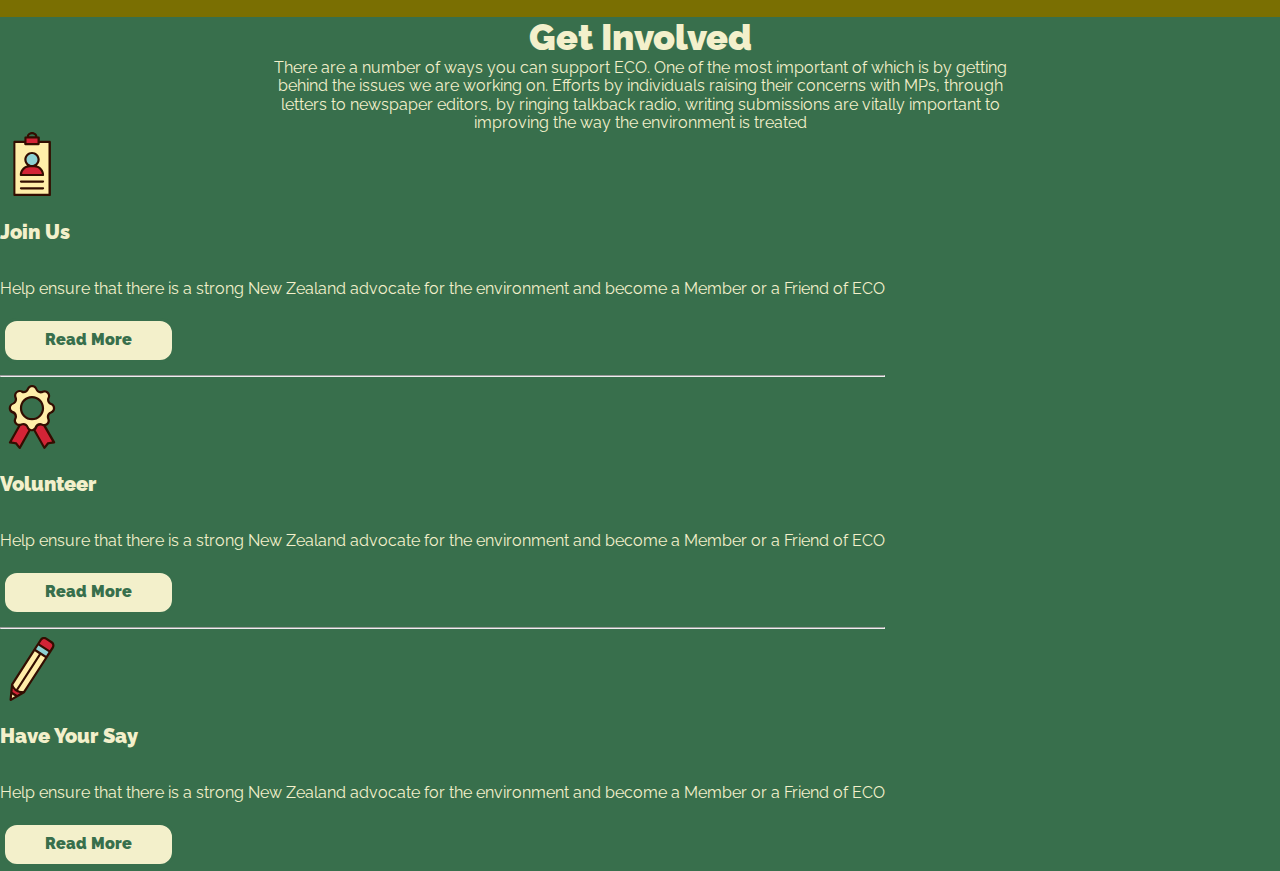
==== commit b1e2c7b1: "eco-website2109v.2" ====
--- a/index.html
+++ b/index.html
@@ -124,6 +124,7 @@
                 <h1>Get Involved</h1>
                 <p>There are a number of ways you can support ECO. One of the most important of which is by getting behind the issues we are working on. Efforts by individuals raising their concerns with MPs, through letters to newspaper editors, by ringing talkback radio, writing submissions are vitally important to improving the way the environment is treated</p>
             </div>
+
             <div class="get-involved-wrapper">
                 <div class="get-involved-options">
                     <div>
@@ -135,10 +136,9 @@
                             <p>Help ensure that there is a strong New Zealand advocate for the environment and become a Member or a Friend of ECO</p>
                             <span class="button-web">Read More<i class="fa-solid fa-angles-right"></i></span> 
                         </div>
+                        <hr>
                     </div>
                     
-                    <hr>
-
                     <div>
                         <div class="icon-wrapper">
                             <img src="/resources/volunteer.svg" alt="join-us-icon">
@@ -148,14 +148,13 @@
                             <p>Help ensure that there is a strong New Zealand advocate for the environment and become a Member or a Friend of ECO</p>
                             <span class="button-web">Read More<i class="fa-solid fa-angles-right"></i></span> 
                         </div>
+                        <hr>
                     </div>
                     
-                    <hr>
-
                     <div>
                         <div class="icon-wrapper">
-                            <img src="/resources/volunteer.svg" alt="join-us-icon">
-                            <h3>Volunteer</h3>
+                            <img src="/resources/have-your-say.svg" alt="join-us-icon">
+                            <h3>Have Your Say</h3>
                         </div>
                         <div class="get-involved-flex">
                             <p>Help ensure that there is a strong New Zealand advocate for the environment and become a Member or a Friend of ECO</p>
@@ -164,9 +163,9 @@
                     </div>
                 </div>
 
-                <div class="image-wrapper">
+                <!-- <div class="image-wrapper">
                     <img src="/resources/get-involved-picture.jpeg" alt="Kererū bird on top of a branch">
-                </div>
+                </div> -->
             </div>
         </div>
     </main>
--- a/stylesheet/stylesheet-core.css
+++ b/stylesheet/stylesheet-core.css
@@ -271,9 +271,6 @@
 }
 
 .get-involved-wrapper {
-  justify-content: center;
-}
-.get-involved-wrapper .icon-wrapper {
   display: flex;
 }
 .get-involved-wrapper .get-involved-options {
@@ -283,22 +280,17 @@
 .get-involved-wrapper .get-involved-options .get-involved-flex {
   display: flex;
   flex-direction: column;
-  flex: 1;
+}
+.get-involved-wrapper .get-involved-options .get-involved-flex .icon-wrapper {
+  display: flex;
+  flex-direction: row;
 }
 .get-involved-wrapper .get-involved-options .get-involved-flex p {
   text-align: left;
+  color: rgb(243, 240, 203);
 }
 .get-involved-wrapper .get-involved-options .get-involved-flex .button-web {
   max-width: -webkit-fit-content;
   max-width: -moz-fit-content;
   max-width: fit-content;
-}
-.get-involved-wrapper .get-involved-options .get-involved-flex .image-wrapper {
-  max-height: 400px;
-}
-.get-involved-wrapper .get-involved-options .get-involved-flex .image-wrapper img {
-  height: 100%;
-  width: 100%;
-  -o-object-fit: cover;
-     object-fit: cover;
 }/*# sourceMappingURL=stylesheet-core.css.map */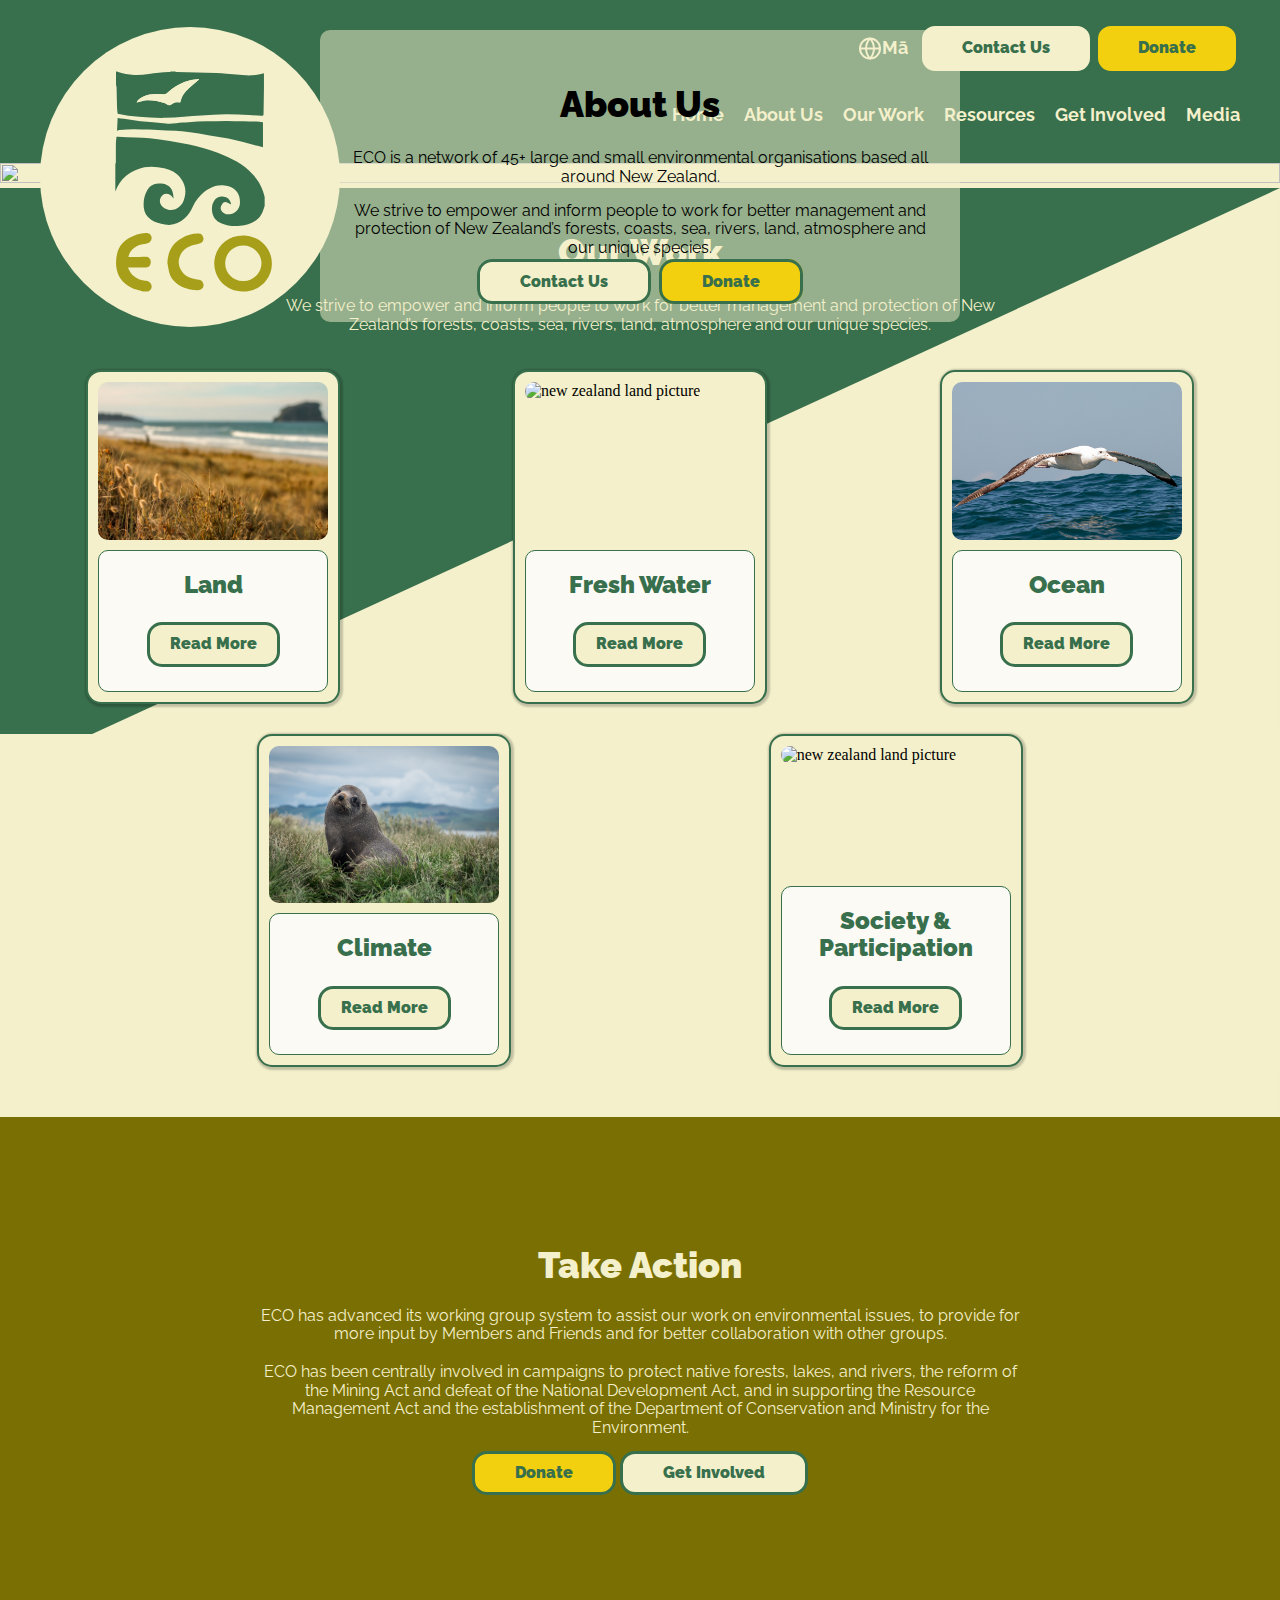
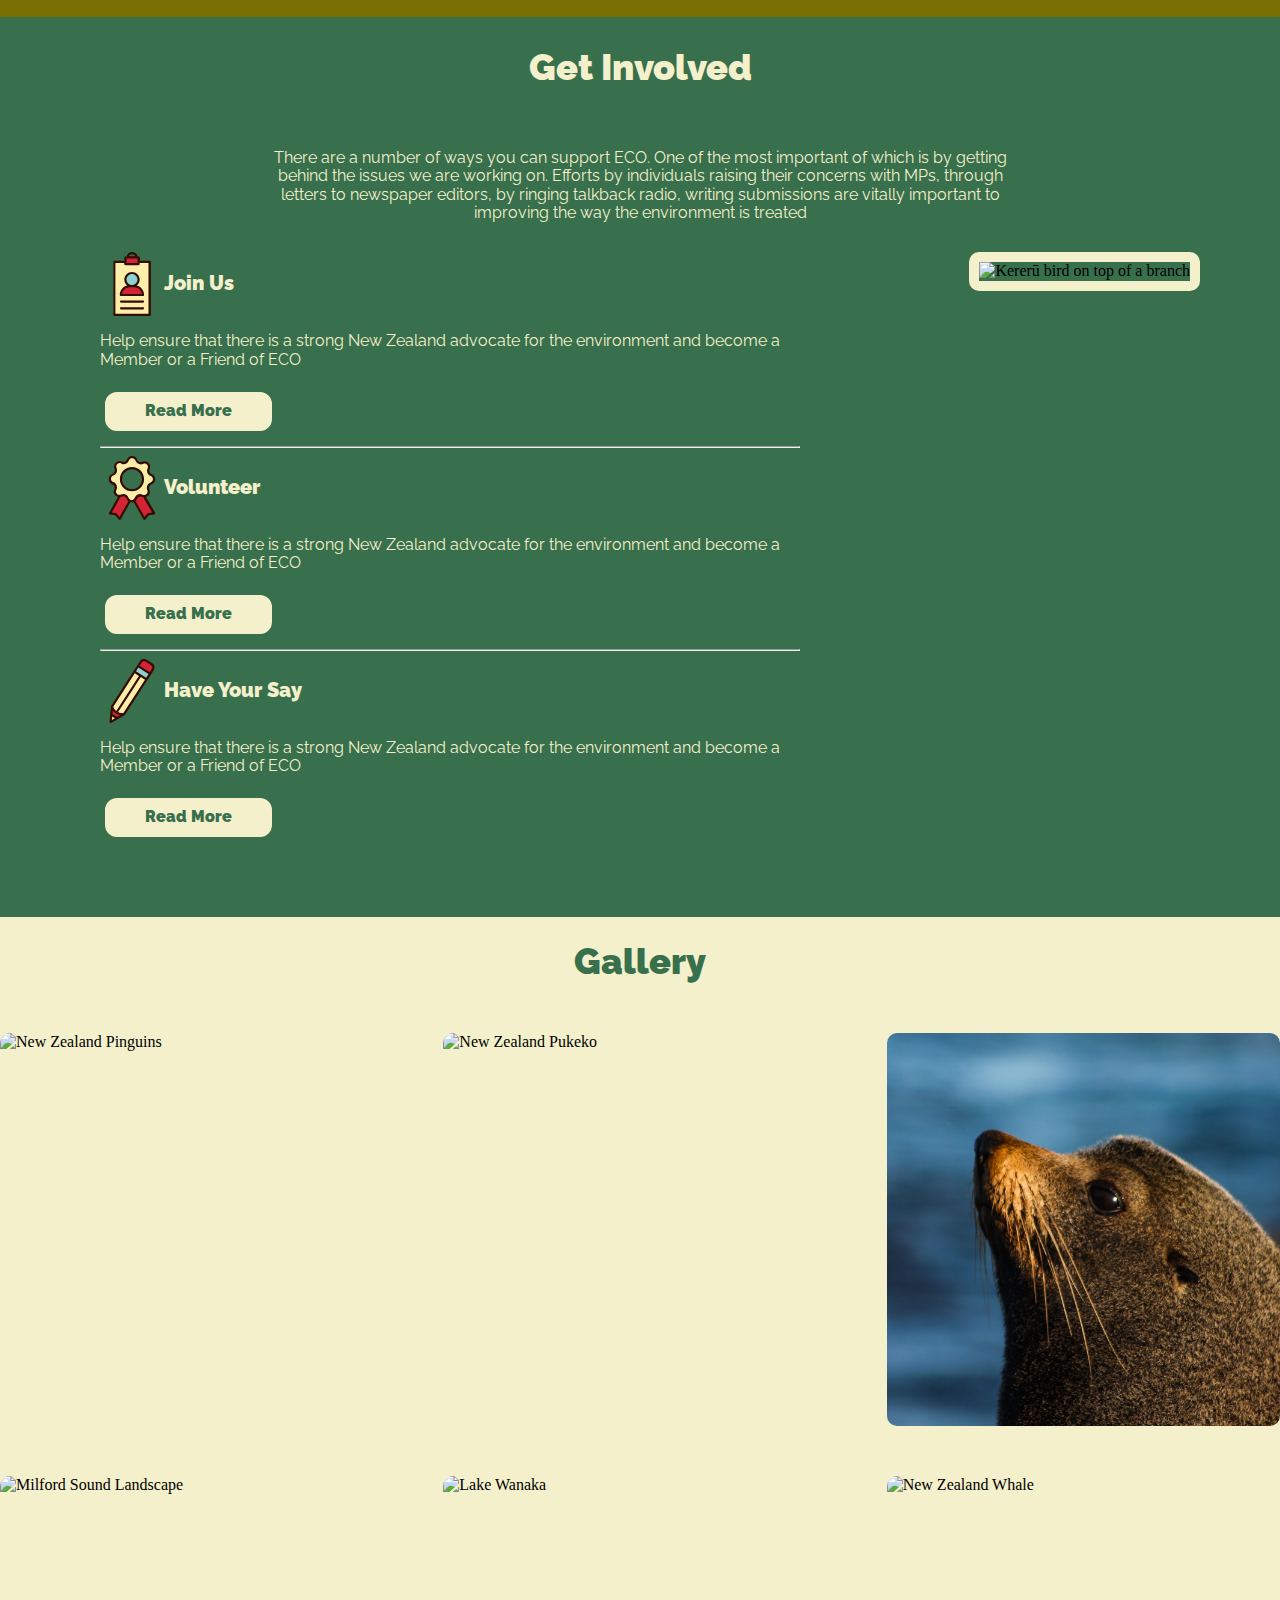
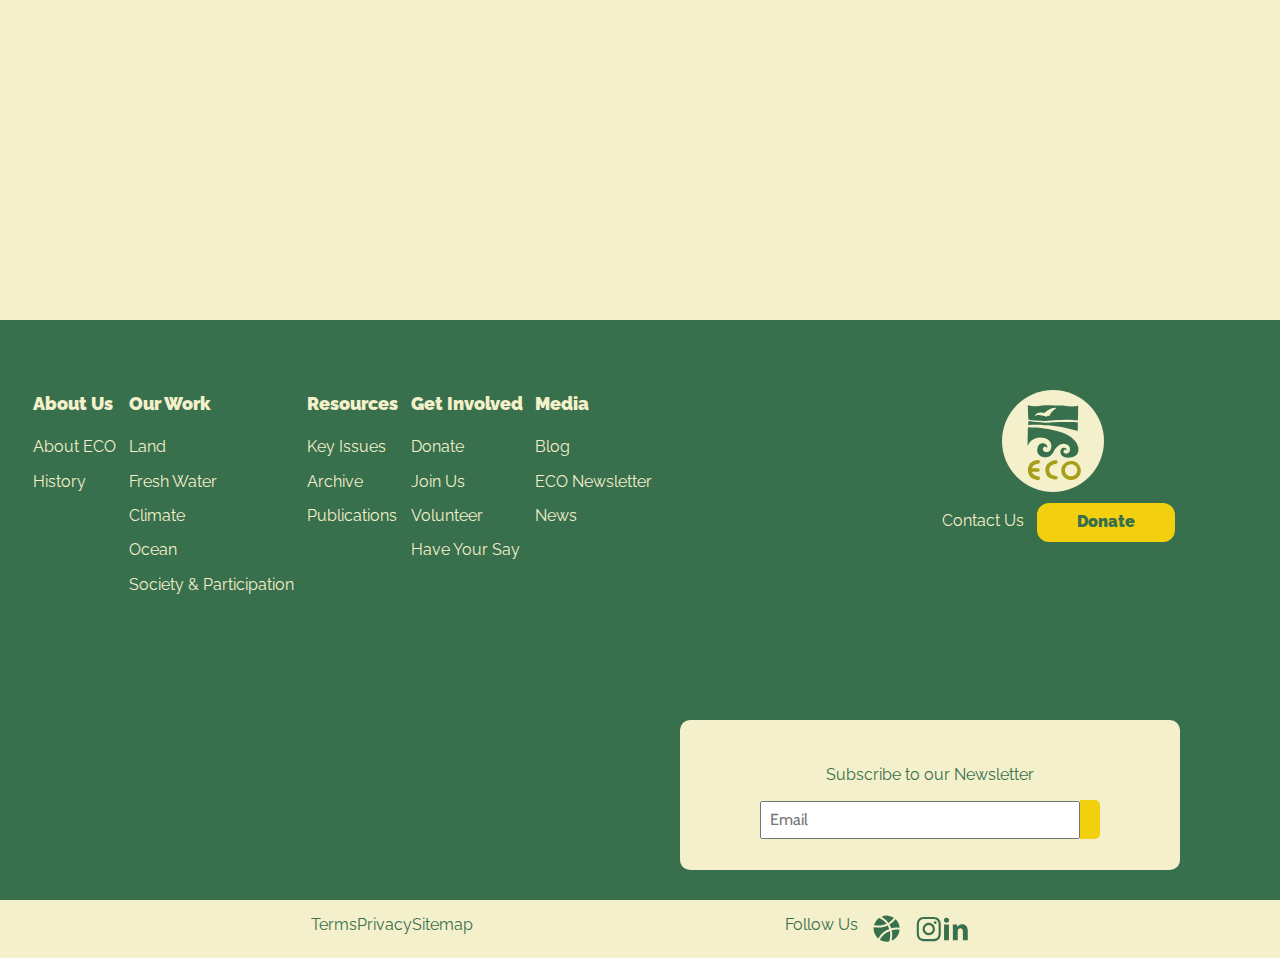
==== commit b0638234: "eco-website2109v.4" ====
--- a/index.html
+++ b/index.html
@@ -22,153 +22,176 @@
 </head>
 <body>
     <header id="header-loader"></header>
-    <div>
-        <div class="banner-section">
-            <div class="hero-image-wrapper">
-                <img src="./resources/hero-image2.jpeg" alt="">
-            </div>
-            <div class="text-over-image">
-                <h1>About Us</h1>
-                <p>ECO is a network of 45+ large and small environmental organisations based all around New Zealand.</p>
-                <p>We strive to empower and inform people to work for better management and protection of New Zealand’s forests, coasts, sea, rivers, land, atmosphere and our unique species.</p>
-                <span class="button-web">Contact Us</span>  
-                <span class="button-web donate-btn">Donate</span>  
-            </div>
+
+    <section class="banner-section">
+        <div class="hero-image-wrapper">
+            <img src="./resources/hero-image2.jpeg" alt="">
         </div>
+        <div class="text-over-image">
+            <h1>About Us</h1>
+            <p>ECO is a network of 45+ large and small environmental organisations based all around New Zealand.</p>
+            <p>We strive to empower and inform people to work for better management and protection of New Zealand’s forests, coasts, sea, rivers, land, atmosphere and our unique species.</p>
+            <span class="button-web">Contact Us</span>  
+            <span class="button-web donate-btn">Donate</span>  
+        </div>
+    </section>
 
-        <div class="our-work">
-            <div class="our-work-text">
-                <h1>Our Work</h1>
-                <p>We strive to empower and inform people to work for better management and protection of New Zealand’s forests, coasts, sea, rivers, land, atmosphere and our unique species.</p>
-            </div>
-        
+    <section class="our-work">
+        <div class="our-work-text">
+            <h1>Our Work</h1>
+            <p>We strive to empower and inform people to work for better management and protection of New Zealand’s forests, coasts, sea, rivers, land, atmosphere and our unique species.</p>
+        </div>
+    
 
-            <div class="flex-container">
-                <div class="card">
-                    <div class="card-image-wrapper">
-                        <img src="/resources/land.jpeg" alt="new zealand land picture">
-                    </div>
-                    <div class="card-title">
-                        <h2>Land</h2>
-                        <div class="read-more">
-                            <span class="button-web">Read More<i class="fa-solid fa-angles-right"></i></span>  
-                        </div>
-                    </div>
+        <div class="flex-container">
+            <div class="card">
+                <div class="card-image-wrapper">
+                    <img src="/resources/land.jpeg" alt="new zealand land picture">
                 </div>
-
-                <div class="card">
-                    <div class="card-image-wrapper">
-                        <img src="/resources/fresh-water.jpeg" alt="new zealand land picture">
-                    </div>
-                    <div class="card-title">
-                        <h2>Fresh Water</h2>
-                        <div class="read-more">
-                            <span class="button-web">Read More<i class="fa-solid fa-angles-right"></i></span>  
-                        </div>
-                    </div>
-                </div>
-
-                <div class="card">
-                    <div class="card-image-wrapper">
-                        <img src="/resources/ocean.jpeg" alt="new zealand land picture">
-                    </div>
-                    <div class="card-title">
-                        <h2>Ocean</h2>
-                        <div class="read-more">
-                            <span class="button-web">Read More<i class="fa-solid fa-angles-right"></i></span>  
-                        </div>
+                <div class="card-title">
+                    <h2>Land</h2>
+                    <div class="read-more">
+                        <span class="button-web">Read More<i class="fa-solid fa-angles-right"></i></span>  
                     </div>
                 </div>
             </div>
 
-            <div class="flex-container2">
-                <div class="card">
-                    <div class="card-image-wrapper">
-                        <img src="/resources/climate.jpeg" alt="new zealand land picture">
-                    </div>
-                    <div class="card-title">
-                        <h2>Climate</h2>
-                        <div class="read-more">
-                            <span class="button-web">Read More<i class="fa-solid fa-angles-right"></i></span>  
-                        </div>
+            <div class="card">
+                <div class="card-image-wrapper">
+                    <img src="/resources/fresh-water.jpeg" alt="new zealand land picture">
+                </div>
+                <div class="card-title">
+                    <h2>Fresh Water</h2>
+                    <div class="read-more">
+                        <span class="button-web">Read More<i class="fa-solid fa-angles-right"></i></span>  
                     </div>
                 </div>
+            </div>
 
-                <div class="card">
-                    <div class="card-image-wrapper">
-                        <img src="/resources/participation.jpeg" alt="new zealand land picture">
-                    </div>
-                    <div class="card-title">
-                        <h2>Society & Participation</h2>
-                        <div class="read-more">
-                            <span class="button-web">Read More<i class="fa-solid fa-angles-right"></i></span>   
-                        </div>
+            <div class="card">
+                <div class="card-image-wrapper">
+                    <img src="/resources/ocean.jpeg" alt="new zealand land picture">
+                </div>
+                <div class="card-title">
+                    <h2>Ocean</h2>
+                    <div class="read-more">
+                        <span class="button-web">Read More<i class="fa-solid fa-angles-right"></i></span>  
                     </div>
                 </div>
             </div>
         </div>
 
-        <div class="take-action">
-            <h1>Take Action</h1>
-            <p>ECO has advanced its working group system to assist our work on environmental issues, to provide for more input by Members and Friends and for better collaboration with other groups.</p>
-            <p>ECO has been centrally involved in campaigns to protect native forests, lakes, and rivers, the reform of the Mining Act and defeat of the National Development Act, and in supporting the Resource Management Act and the establishment of the Department of Conservation and Ministry for the Environment.</p>
-            <div class="center-buttons">
-                <span class="button-web donate-btn">Donate</span>  
-                <span class="button-web">Get Involved</span>  
+        <div class="flex-container2">
+            <div class="card">
+                <div class="card-image-wrapper">
+                    <img src="/resources/climate.jpeg" alt="new zealand land picture">
+                </div>
+                <div class="card-title">
+                    <h2>Climate</h2>
+                    <div class="read-more">
+                        <span class="button-web">Read More<i class="fa-solid fa-angles-right"></i></span>  
+                    </div>
+                </div>
+            </div>
+
+            <div class="card">
+                <div class="card-image-wrapper">
+                    <img src="/resources/participation.jpeg" alt="new zealand land picture">
+                </div>
+                <div class="card-title">
+                    <h2>Society & Participation</h2>
+                    <div class="read-more">
+                        <span class="button-web">Read More<i class="fa-solid fa-angles-right"></i></span>   
+                    </div>
+                </div>
             </div>
         </div>
+    </section>
 
-        <!-- <div id="carousel-loader"> -->
-        <div class="get-involved">
-            <div class="get-involved-text">
-                <h1>Get Involved</h1>
-                <p>There are a number of ways you can support ECO. One of the most important of which is by getting behind the issues we are working on. Efforts by individuals raising their concerns with MPs, through letters to newspaper editors, by ringing talkback radio, writing submissions are vitally important to improving the way the environment is treated</p>
+    <section class="take-action">
+        <h1>Take Action</h1>
+        <p>ECO has advanced its working group system to assist our work on environmental issues, to provide for more input by Members and Friends and for better collaboration with other groups.</p>
+        <p>ECO has been centrally involved in campaigns to protect native forests, lakes, and rivers, the reform of the Mining Act and defeat of the National Development Act, and in supporting the Resource Management Act and the establishment of the Department of Conservation and Ministry for the Environment.</p>
+        <div class="center-buttons">
+            <span class="button-web donate-btn">Donate</span>  
+            <span class="button-web">Get Involved</span>  
+        </div>
+    </section>
+
+    <!-- <div id="carousel-loader"> -->
+    <section class="get-involved">
+        <div class="get-involved-text">
+            <h1>Get Involved</h1>
+            <p>There are a number of ways you can support ECO. One of the most important of which is by getting behind the issues we are working on. Efforts by individuals raising their concerns with MPs, through letters to newspaper editors, by ringing talkback radio, writing submissions are vitally important to improving the way the environment is treated</p>
+        </div>
+
+        <div class="get-involved-wrapper">
+            <div class="get-involved-options">
+                <div>
+                    <div class="icon-wrapper">
+                        <img src="/resources/join-us.svg" alt="join-us-icon">
+                        <h3>Join Us</h3>
+                    </div>
+                    <div class="get-involved-flex">
+                        <p>Help ensure that there is a strong New Zealand advocate for the environment and become a Member or a Friend of ECO</p>
+                        <span class="button-web">Read More<i class="fa-solid fa-angles-right"></i></span> 
+                    </div>
+                    <hr>
+                </div>
+                
+                <div>
+                    <div class="icon-wrapper">
+                        <img src="/resources/volunteer.svg" alt="join-us-icon">
+                        <h3>Volunteer</h3>
+                    </div>
+                    <div class="get-involved-flex">
+                        <p>Help ensure that there is a strong New Zealand advocate for the environment and become a Member or a Friend of ECO</p>
+                        <span class="button-web">Read More<i class="fa-solid fa-angles-right"></i></span> 
+                    </div>
+                    <hr>
+                </div>
+                
+                <div>
+                    <div class="icon-wrapper">
+                        <img src="/resources/have-your-say.svg" alt="join-us-icon">
+                        <h3>Have Your Say</h3>
+                    </div>
+                    <div class="get-involved-flex">
+                        <p>Help ensure that there is a strong New Zealand advocate for the environment and become a Member or a Friend of ECO</p>
+                        <span class="button-web">Read More<i class="fa-solid fa-angles-right"></i></span> 
+                    </div>
+                </div>
             </div>
 
-            <div class="get-involved-wrapper">
-                <div class="get-involved-options">
-                    <div>
-                        <div class="icon-wrapper">
-                            <img src="/resources/join-us.svg" alt="join-us-icon">
-                            <h3>Join Us</h3>
-                        </div>
-                        <div class="get-involved-flex">
-                            <p>Help ensure that there is a strong New Zealand advocate for the environment and become a Member or a Friend of ECO</p>
-                            <span class="button-web">Read More<i class="fa-solid fa-angles-right"></i></span> 
-                        </div>
-                        <hr>
-                    </div>
-                    
-                    <div>
-                        <div class="icon-wrapper">
-                            <img src="/resources/volunteer.svg" alt="join-us-icon">
-                            <h3>Volunteer</h3>
-                        </div>
-                        <div class="get-involved-flex">
-                            <p>Help ensure that there is a strong New Zealand advocate for the environment and become a Member or a Friend of ECO</p>
-                            <span class="button-web">Read More<i class="fa-solid fa-angles-right"></i></span> 
-                        </div>
-                        <hr>
-                    </div>
-                    
-                    <div>
-                        <div class="icon-wrapper">
-                            <img src="/resources/have-your-say.svg" alt="join-us-icon">
-                            <h3>Have Your Say</h3>
-                        </div>
-                        <div class="get-involved-flex">
-                            <p>Help ensure that there is a strong New Zealand advocate for the environment and become a Member or a Friend of ECO</p>
-                            <span class="button-web">Read More<i class="fa-solid fa-angles-right"></i></span> 
-                        </div>
-                    </div>
-                </div>
-
-                <!-- <div class="image-wrapper">
-                    <img src="/resources/get-involved-picture.jpeg" alt="Kererū bird on top of a branch">
-                </div> -->
+            <div class="image-wrapper">
+                <img src="/resources/get-involved-picture.jpeg" alt="Kererū bird on top of a branch">
             </div>
         </div>
+    </section>
+
+    <h1 class="gallery-title">Gallery</h1> 
+    <section class="gallery-container">
+        <div>
+            <img src="/resources/pinguins-g1.jpeg" alt="New Zealand Pinguins">
+        </div>
+        <div>
+            <img src="/resources/pukeko-g2.jpeg" alt="New Zealand Pukeko">
+        </div>
+        <div>
+            <img src="/resources/seal-g3.jpeg" alt="New Zealand Seal">
+        </div>
+        <div>
+            <img src="/resources/milford-sound-g4.jpeg" alt="Milford Sound Landscape">
+        </div>
+        <div>
+            <img src="/resources/wana-g5.jpeg" alt="Lake Wanaka">
+        </div>
+        <div>
+            <img src="/resources/whale-g6.jpeg" alt="New Zealand Whale">
+        </div>
+    </section>
     </main>
+    
     <footer id="footer-loader"></footer>
     
 </body>
--- a/stylesheet/stylesheet-core.css
+++ b/stylesheet/stylesheet-core.css
@@ -23,6 +23,13 @@
   font-size: 1em;
   color: rgb(243, 240, 203);
   font-size: 1.25em;
+}
+body h4 {
+  font-family: "Raleway", sans-serif;
+  font-weight: 900;
+  font-size: 1em;
+  color: rgb(243, 240, 203);
+  font-size: 1.125em;
 }
 body p {
   font-family: "Raleway", sans-serif;
@@ -261,6 +268,7 @@
 
 .get-involved {
   background-color: rgb(56, 111, 76);
+  min-height: 900px;
 }
 
 .get-involved-text h1, .get-involved-text p {
@@ -268,29 +276,190 @@
   text-align: center;
   max-width: 60%;
   margin: 0 auto;
+  padding: 30px;
 }
 
 .get-involved-wrapper {
   display: flex;
+  justify-content: space-between;
+  max-width: 1800px;
+}
+.get-involved-wrapper .image-wrapper {
+  max-width: 50vw;
+  margin-right: 80px;
+}
+.get-involved-wrapper .image-wrapper img {
+  border: 10px solid rgb(243, 240, 203);
+  border-radius: 10px;
+  width: 100%;
+  height: 100%;
+  -o-object-fit: cover;
+     object-fit: cover;
 }
 .get-involved-wrapper .get-involved-options {
   display: flex;
   flex-direction: column;
+  max-width: 700px;
+  margin: 0 100px 0 100px;
+}
+.get-involved-wrapper .get-involved-options .icon-wrapper {
+  display: flex;
+  flex-direction: row;
 }
 .get-involved-wrapper .get-involved-options .get-involved-flex {
   display: flex;
   flex-direction: column;
-}
-.get-involved-wrapper .get-involved-options .get-involved-flex .icon-wrapper {
-  display: flex;
-  flex-direction: row;
 }
 .get-involved-wrapper .get-involved-options .get-involved-flex p {
   text-align: left;
   color: rgb(243, 240, 203);
 }
-.get-involved-wrapper .get-involved-options .get-involved-flex .button-web {
-  max-width: -webkit-fit-content;
-  max-width: -moz-fit-content;
-  max-width: fit-content;
+.get-involved-wrapper .get-involved-options .get-involved-flex span {
+  width: -webkit-fit-content;
+  width: -moz-fit-content;
+  width: fit-content;
+}
+
+.gallery-title {
+  color: rgb(56, 111, 76);
+  text-align: center;
+}
+
+.gallery-container {
+  display: grid;
+  grid-template-columns: 1fr 1fr 1fr;
+  grid-auto-rows: minmax(100px, auto);
+  grid-gap: 50px;
+  margin: 50px auto 50px;
+  max-width: 1650px;
+}
+.gallery-container div {
+  padding: 50%;
+  position: relative;
+  overflow: hidden;
+}
+.gallery-container div img {
+  -o-object-fit: cover;
+     object-fit: cover;
+  width: 100%;
+  height: 100%;
+  position: absolute;
+  left: 0;
+  right: 0;
+  top: 0;
+  bottom: 0;
+  border-radius: 10px;
+  transition: 0.6s;
+}
+
+.footer-nav div h4:hover, .footer-nav div p:hover {
+  text-decoration: underline;
+  color: rgb(242, 208, 15);
+}
+
+footer {
+  background-color: rgb(56, 111, 76);
+}
+footer ul {
+  list-style-type: none;
+}
+footer a {
+  color: rgb(243, 240, 203);
+  text-decoration: none;
+}
+footer .footer-menu {
+  display: flex;
+  justify-content: space-between;
+  min-height: 400px;
+}
+footer .footer-menu p {
+  color: rgb(243, 240, 203);
+}
+footer .footer-menu .footer-nav {
+  display: flex;
+  justify-content: space-evenly;
+  flex: 0.7;
+  margin-top: 50px;
+  margin-left: 20px;
+}
+footer .footer-menu .logo-footer {
+  margin-top: 70px;
+  margin-right: 100px;
+}
+footer .footer-menu .logo-footer .logo-footer-wrapper {
+  max-width: 8vw;
+  margin-left: 60px;
+}
+footer .footer-menu .logo-footer .logo-footer-wrapper img {
+  height: 100%;
+  width: 100%;
+  -o-object-fit: fill;
+     object-fit: fill;
+}
+footer .footer-menu .logo-footer .footer-contact-us {
+  display: flex;
+}
+footer .footer-menu .logo-footer .footer-contact-us span {
+  margin-left: 10px;
+}
+
+.social-media {
+  background-color: rgb(243, 240, 203);
+  display: flex;
+  justify-content: space-evenly;
+}
+.social-media .terms {
+  display: flex;
+}
+.social-media .icons {
+  display: flex;
+  justify-content: flex-start;
+}
+.social-media p {
+  color: rgb(56, 111, 76);
+}
+
+.input-container {
+  font-family: "Cabin", sans-serif;
+  font-weight: 500;
+  font-size: 1em;
+  color: rgb(243, 240, 203); /* IE10 */
+  display: flex;
+  flex-direction: column;
+  min-height: 150px;
+  max-width: 500px;
+  background-color: rgb(243, 240, 203);
+  border-radius: 10px;
+  margin: 0 100px 30px auto;
+  justify-content: center;
+}
+.input-container p {
+  color: rgb(56, 111, 76);
+  text-align: center;
+}
+.input-container .input {
+  text-align: center;
+}
+.input-container .input i {
+  border-radius: 0 5px 5px 0;
+}
+.input-container .input .icon {
+  max-height: 30px;
+  padding: 10px;
+  background: rgb(242, 208, 15);
+  color: rgb(56, 111, 76);
+  min-width: 50px;
+  text-align: center;
+  cursor: pointer;
+}
+.input-container .input .icon :hover {
+  opacity: 0.9;
+}
+.input-container .input .input-field {
+  min-width: 300px;
+  padding: 8px;
+  outline: none;
+}
+.input-container .input .input-field:focus {
+  border: 2px solid rgb(56, 111, 76);
 }/*# sourceMappingURL=stylesheet-core.css.map */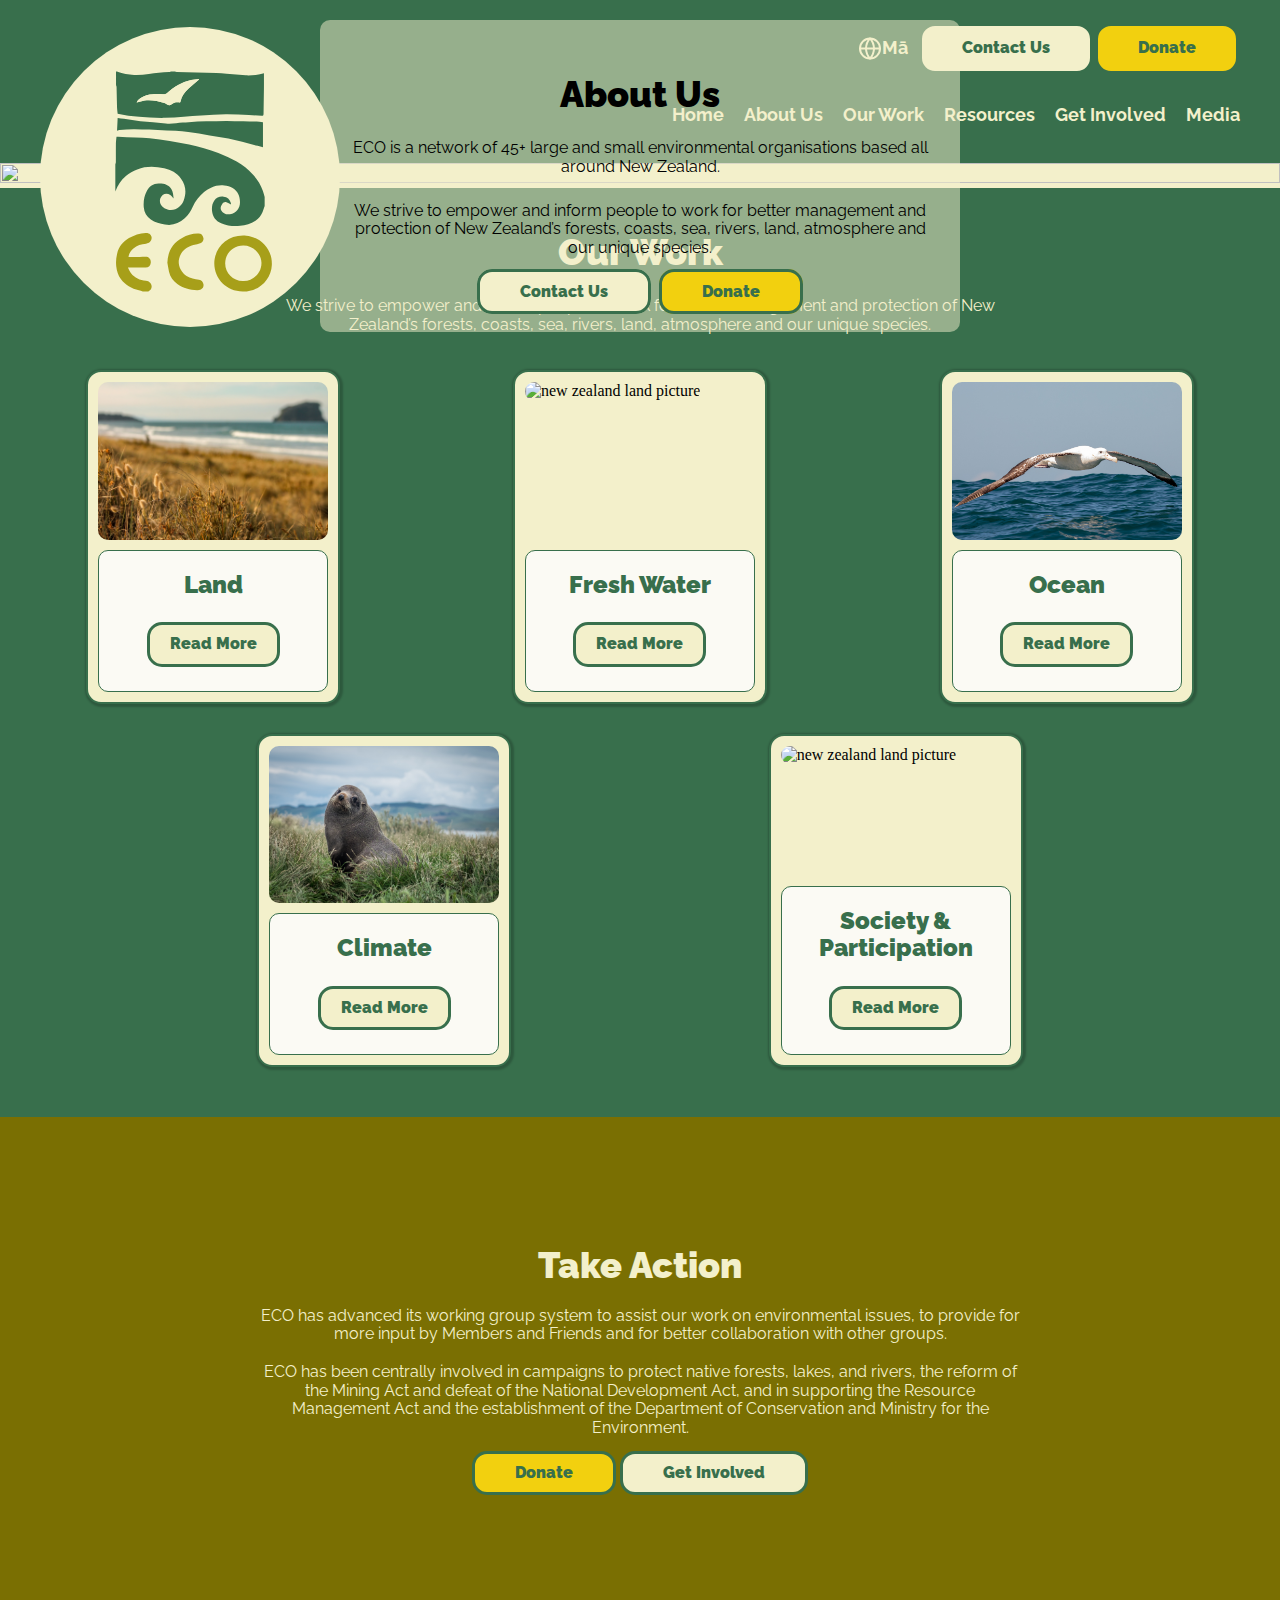
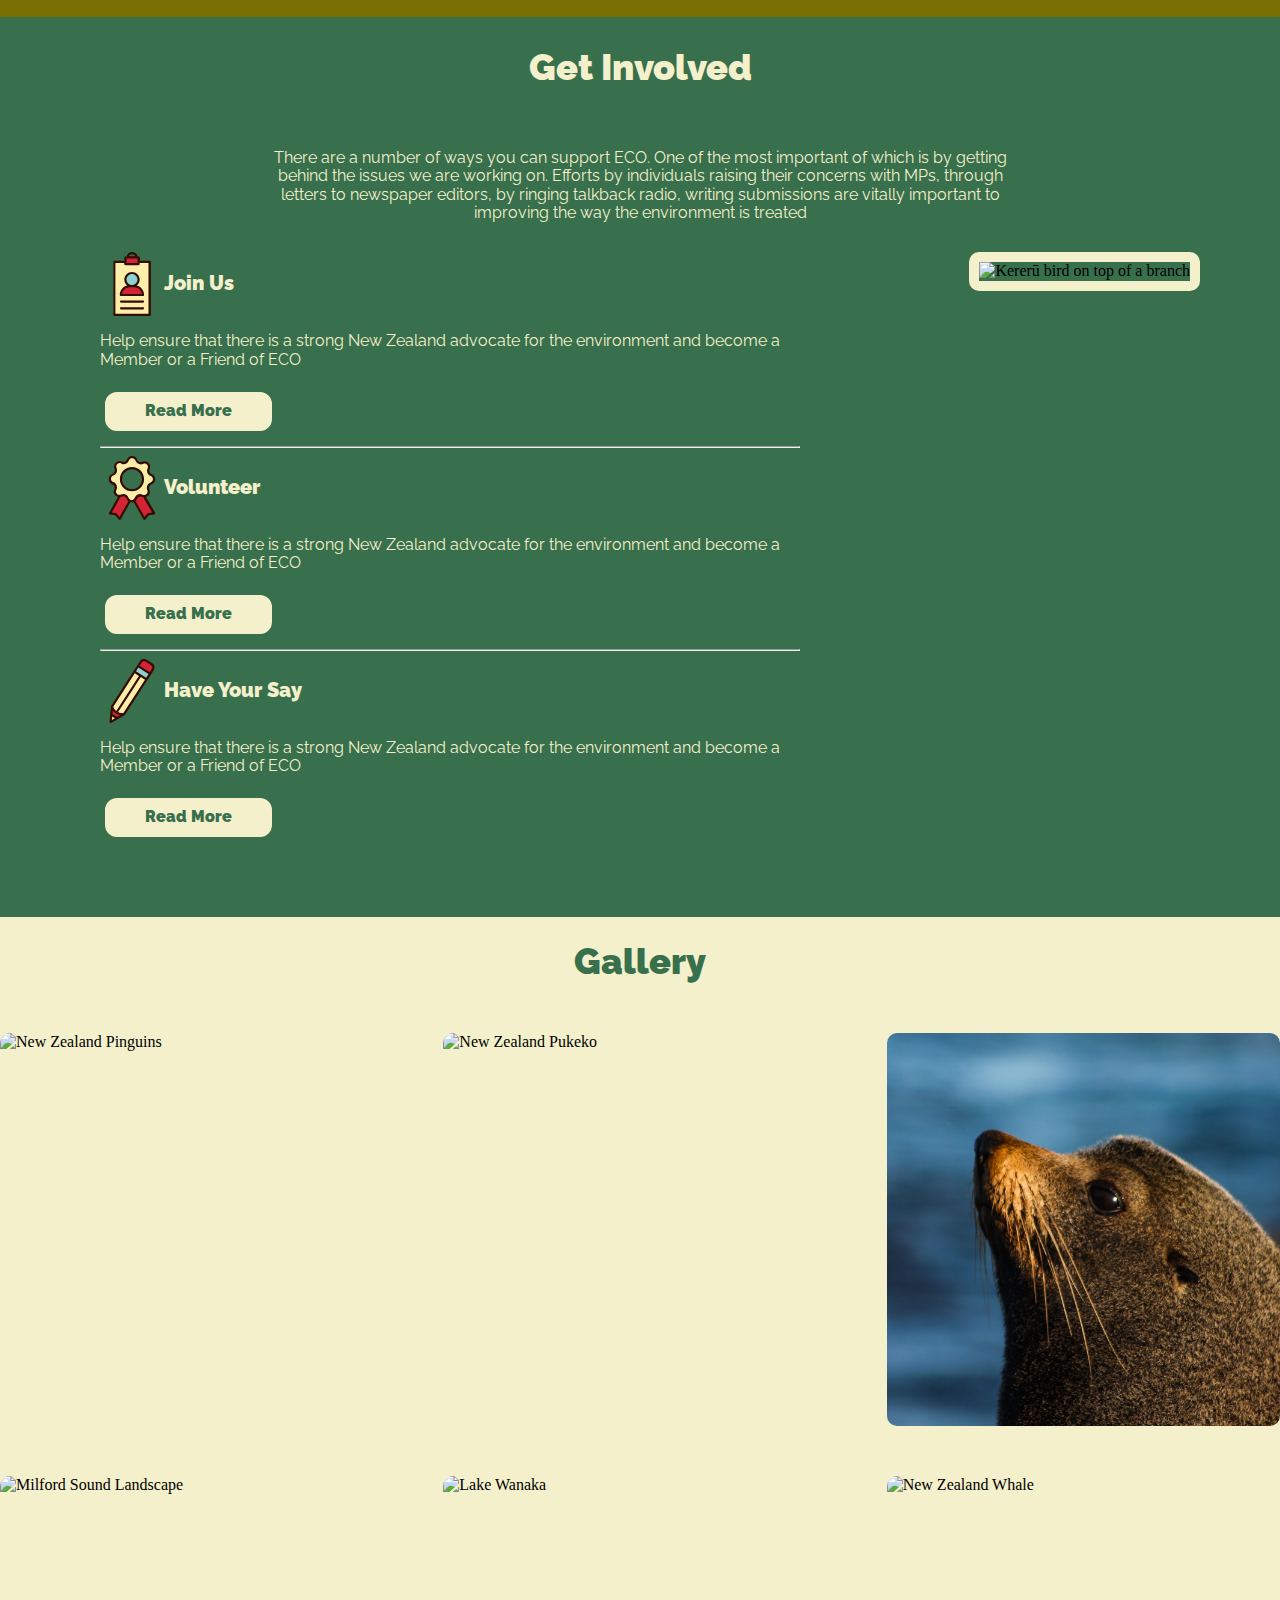
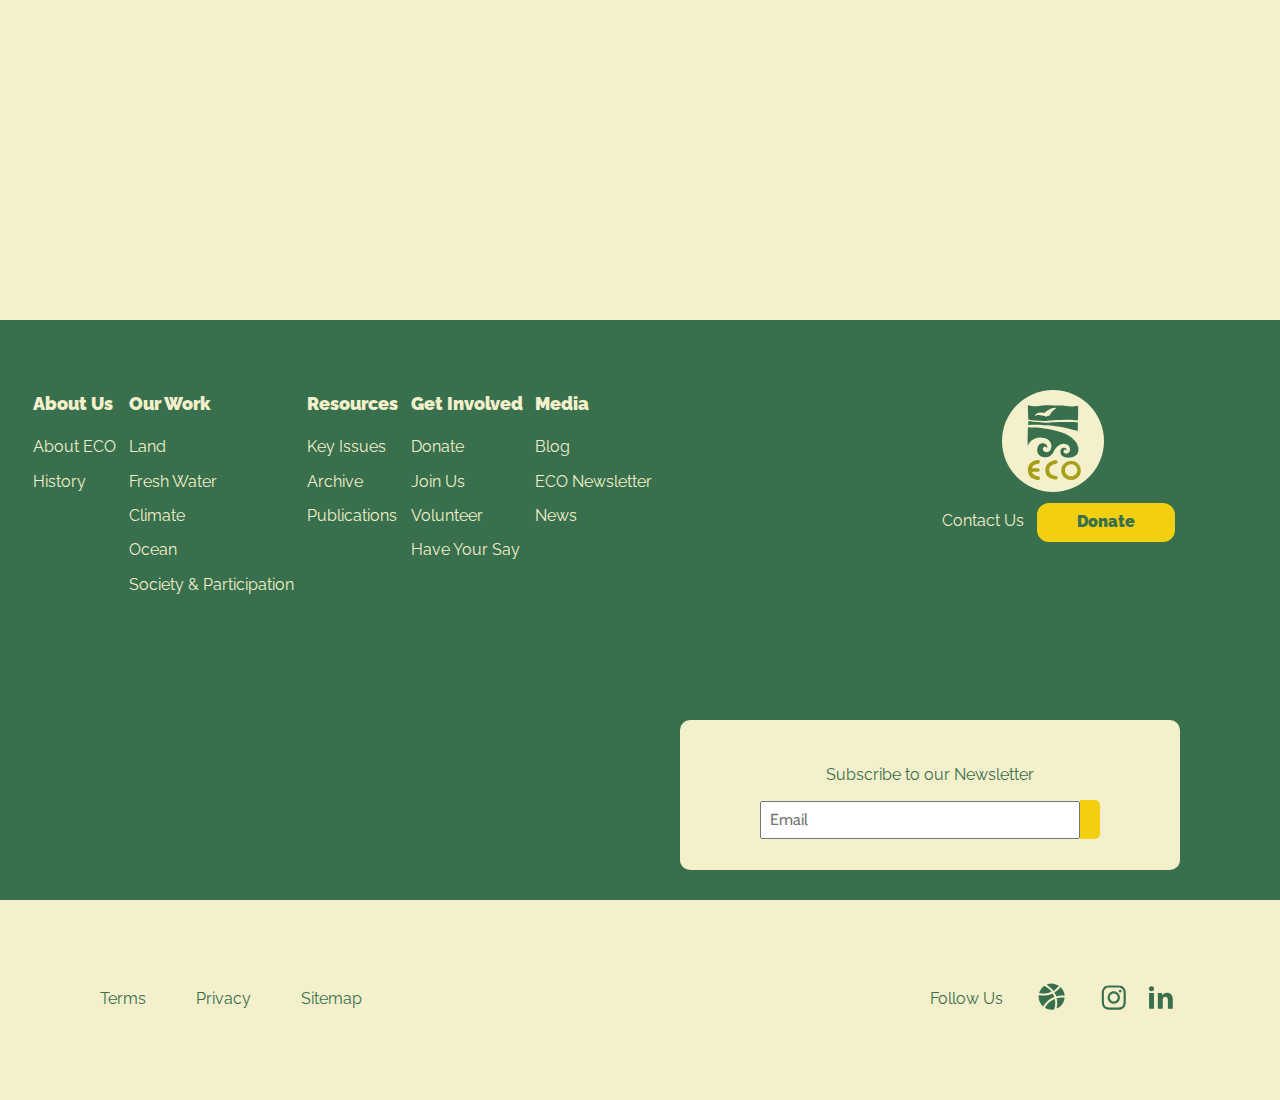
==== commit ac1b5674: "eco-website2209" ====
--- a/index.html
+++ b/index.html
@@ -35,13 +35,12 @@
             <span class="button-web donate-btn">Donate</span>  
         </div>
     </section>
-
+   
     <section class="our-work">
         <div class="our-work-text">
             <h1>Our Work</h1>
             <p>We strive to empower and inform people to work for better management and protection of New Zealand’s forests, coasts, sea, rivers, land, atmosphere and our unique species.</p>
         </div>
-    
 
         <div class="flex-container">
             <div class="card">
--- a/stylesheet/stylesheet-core.css
+++ b/stylesheet/stylesheet-core.css
@@ -63,15 +63,6 @@
   text-decoration: none;
 }
 
-.secondary-nav p {
-  font-family: "Raleway", sans-serif;
-  font-weight: 900;
-  font-size: 1em;
-  color: rgb(243, 240, 203);
-  font-weight: 700;
-  font-size: 18px;
-}
-
 .secondary-nav {
   display: flex;
   justify-content: flex-end;
@@ -81,6 +72,14 @@
 .secondary-nav .language {
   display: flex;
   padding-right: 10px;
+}
+.secondary-nav p {
+  font-family: "Raleway", sans-serif;
+  font-weight: 900;
+  font-size: 1em;
+  color: rgb(243, 240, 203);
+  font-weight: 700;
+  font-size: 18px;
 }
 
 .main-navigation {
@@ -103,6 +102,9 @@
 .navigation-links {
   margin: 0 40px;
 }
+.navigation-links .hidden, .navigation-links .language-mobile {
+  display: none;
+}
 .navigation-links ul {
   display: flex;
 }
@@ -115,6 +117,9 @@
 }
 .navigation-links a:active {
   color: rgb(242, 208, 15);
+}
+.navigation-links .secondary-nav-mobile {
+  display: none;
 }
 
 .button-web {
@@ -167,13 +172,14 @@
   text-align: center;
   padding: 30px;
   transform: translate(-50%, -50%);
+  min-height: 250px;
+}
+.text-over-image p {
+  padding-bottom: 10px;
 }
 
 .our-work {
   background-color: rgb(56, 111, 76);
-  background-image: url("/resources/background-uneven.svg");
-  background-size: 100%;
-  background-repeat: no-repeat;
   padding-bottom: 20px;
 }
 .our-work .our-work-text {
@@ -201,7 +207,6 @@
   justify-content: space-evenly;
   margin-top: 30px;
   margin-bottom: 30px;
-  background-color: rgb(243, 240, 203);
 }
 
 .card {
@@ -406,14 +411,27 @@
 .social-media {
   background-color: rgb(243, 240, 203);
   display: flex;
-  justify-content: space-evenly;
+  justify-content: space-between;
+  min-height: 200px;
 }
 .social-media .terms {
   display: flex;
+  align-items: center;
+  flex: 1;
+  max-width: 400px;
+  margin-left: 100px;
+}
+.social-media .terms p {
+  margin-right: 50px;
 }
 .social-media .icons {
-  display: flex;
-  justify-content: flex-start;
+  flex: 1;
+  display: flex;
+  max-width: 350px;
+  align-items: center;
+}
+.social-media .icons div {
+  margin-left: 20px;
 }
 .social-media p {
   color: rgb(56, 111, 76);
@@ -452,9 +470,6 @@
   text-align: center;
   cursor: pointer;
 }
-.input-container .input .icon :hover {
-  opacity: 0.9;
-}
 .input-container .input .input-field {
   min-width: 300px;
   padding: 8px;
@@ -462,4 +477,144 @@
 }
 .input-container .input .input-field:focus {
   border: 2px solid rgb(56, 111, 76);
+}
+
+@media (max-width: 890px) {
+  header {
+    min-height: 200px;
+  }
+  .secondary-nav {
+    display: none;
+  }
+  .main-navigation .main-logo {
+    top: unset;
+    min-height: 40vw;
+  }
+  .main-navigation .navigation-links .secondary-nav-mobile {
+    display: block;
+    margin-left: 40px;
+  }
+  .main-navigation .navigation-links .language-mobile {
+    display: block;
+    margin: 4px 20px auto;
+  }
+  .main-navigation .navigation-links #nav:checked + .nav-open {
+    transform: rotate(45deg);
+  }
+  .main-navigation .navigation-links #nav:checked + .nav-open i {
+    background: rgb(56, 111, 76);
+    transition: transform 0.2s ease;
+  }
+  .main-navigation .navigation-links #nav:checked + .nav-open i:nth-child(1) {
+    transform: translateY(6px) rotate(180deg);
+  }
+  .main-navigation .navigation-links #nav:checked + .nav-open i:nth-child(2) {
+    opacity: 0;
+  }
+  .main-navigation .navigation-links #nav:checked + .nav-open i:nth-child(3) {
+    transform: translateY(-6px) rotate(90deg);
+  }
+  .main-navigation .navigation-links #nav:checked ~ .main-nav {
+    z-index: 9990;
+    opacity: 1;
+  }
+  .main-navigation .navigation-links #nav:checked ~ .main-nav ul li a {
+    opacity: 1;
+    transform: translateY(0);
+  }
+  .main-navigation .navigation-links .main-nav {
+    position: fixed;
+    top: 0;
+    left: 0;
+    height: 100%;
+    width: 100%;
+    z-index: -1;
+    background: #EDE6DB;
+    opacity: 0;
+    transition: all 0.2s ease;
+  }
+  .main-navigation .navigation-links .main-nav ul {
+    flex-direction: column;
+    position: absolute;
+    top: 50%;
+    transform: translateY(-50%);
+    width: 100%;
+  }
+  .main-navigation .navigation-links .main-nav ul li {
+    display: block;
+    margin-bottom: 10px;
+  }
+  .main-navigation .navigation-links .main-nav ul li:nth-child(1) a {
+    transition-delay: 0.2s;
+  }
+  .main-navigation .navigation-links .main-nav ul li:nth-child(2) a {
+    transition-delay: 0.3s;
+  }
+  .main-navigation .navigation-links .main-nav ul li:nth-child(3) a {
+    transition-delay: 0.4s;
+  }
+  .main-navigation .navigation-links .main-nav ul li:nth-child(4) a {
+    transition-delay: 0.5s;
+  }
+  .main-navigation .navigation-links .main-nav ul li:nth-child(5) a {
+    transition-delay: 0.6s;
+  }
+  .main-navigation .navigation-links .main-nav ul li:nth-child(6) a {
+    transition-delay: 0.7s;
+  }
+  .main-navigation .navigation-links .main-nav ul li:not(:first-child) {
+    margin-left: 0.7s;
+  }
+  .main-navigation .navigation-links .main-nav ul li a {
+    padding: 10px 25px;
+    opacity: 0;
+    color: rgb(56, 111, 76);
+    font-size: 1.5em;
+    font-weight: 500;
+    transform: translateY(-20px);
+    transition: all 0.2s ease;
+  }
+  .main-navigation .navigation-links .nav-open {
+    position: fixed;
+    right: 10px;
+    top: 10px;
+    display: block;
+    width: 48px;
+    height: 48px;
+    cursor: pointer;
+    z-index: 9999;
+    border-radius: 50%;
+  }
+  .main-navigation .navigation-links .nav-open i {
+    display: block;
+    width: 30px;
+    height: 3px;
+    text-align: center;
+    background: rgb(243, 240, 203);
+    border-radius: 2px;
+    margin-left: 14px;
+  }
+  .main-navigation .navigation-links .nav-open i:nth-child(1) {
+    margin-top: 16px;
+  }
+  .main-navigation .navigation-links .nav-open i:nth-child(2) {
+    margin-top: 4px;
+    opacity: 1;
+  }
+  .main-navigation .navigation-links .nav-open i:nth-child(3) {
+    margin-top: 4px;
+  }
+  .banner-section .text-over-image {
+    position: relative;
+    margin-top: 200px;
+    background-color: none;
+  }
+  .banner-section .text-over-image .button-web {
+    background-color: rgb(56, 111, 76);
+    color: rgb(243, 240, 203);
+  }
+  .banner-section .text-over-image .donate-btn {
+    background-color: rgb(242, 208, 15);
+    color: rgb(56, 111, 76);
+  }
 }/*# sourceMappingURL=stylesheet-core.css.map */